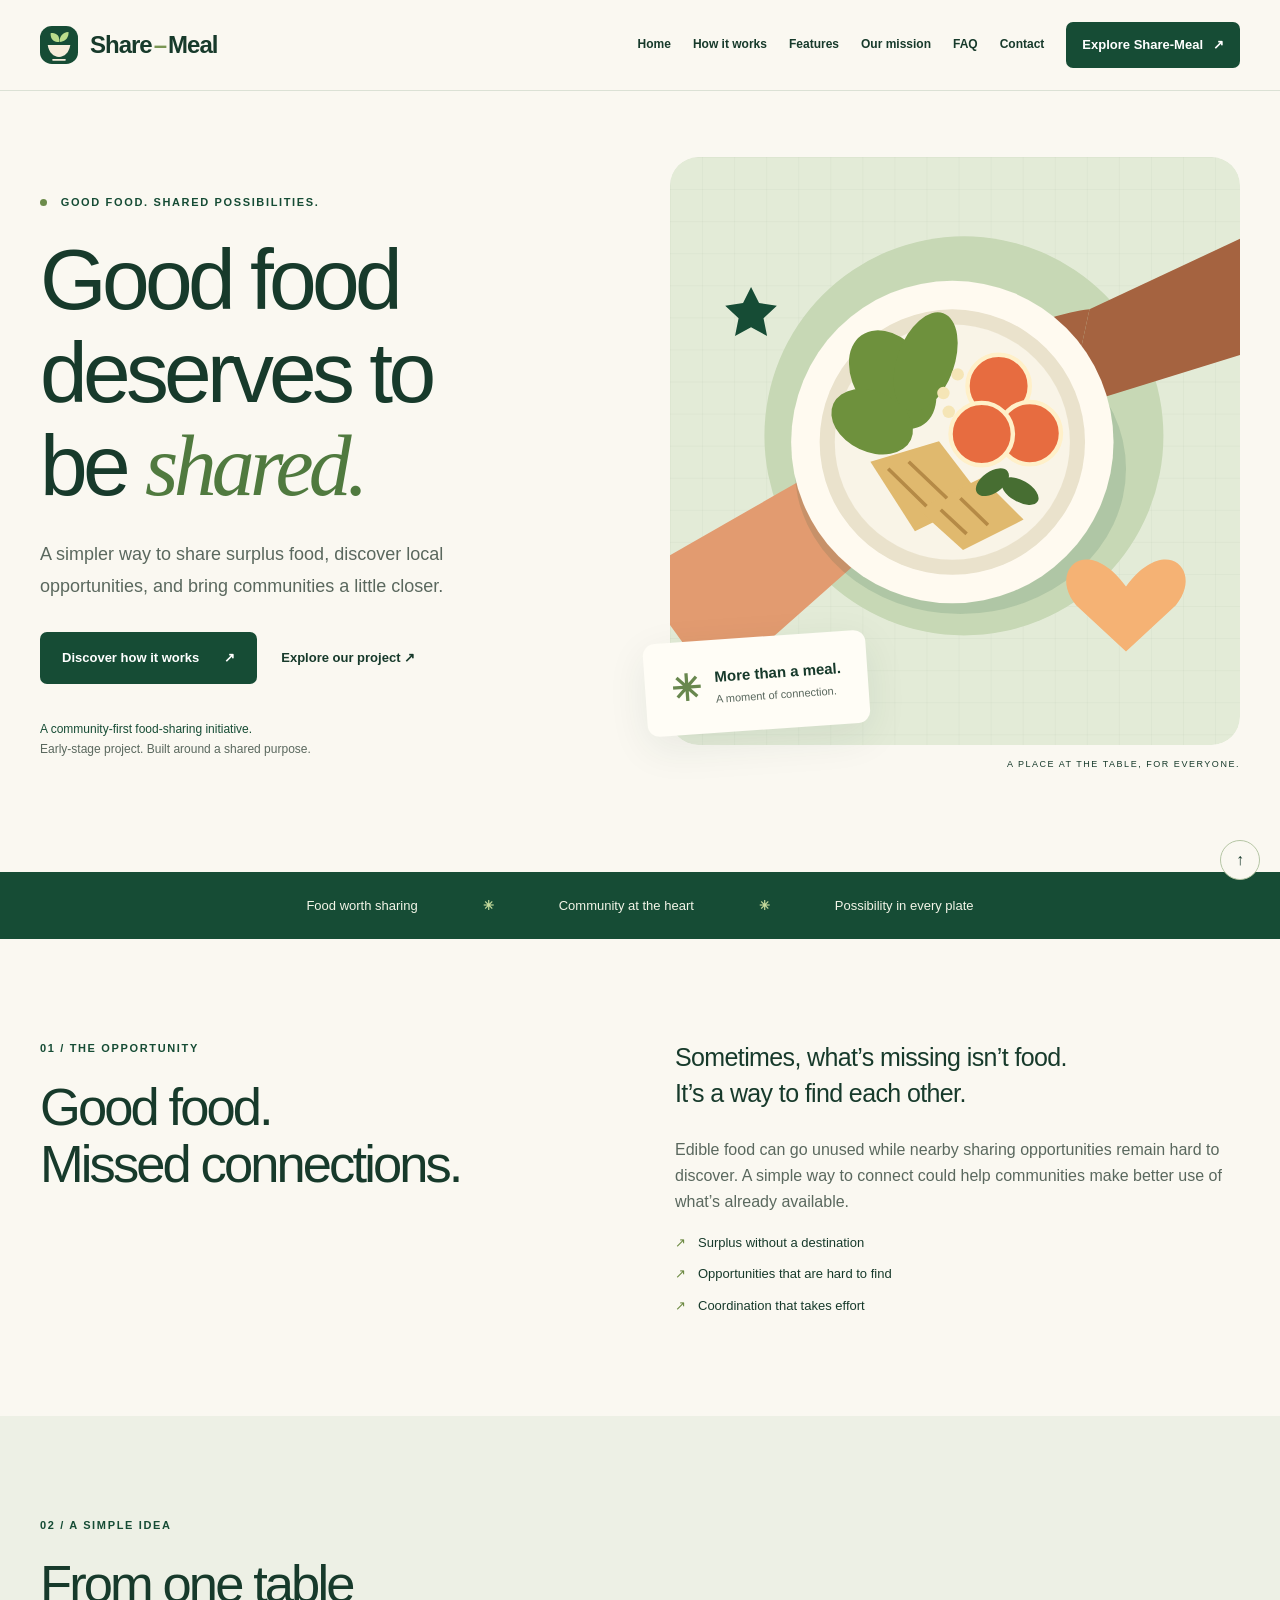
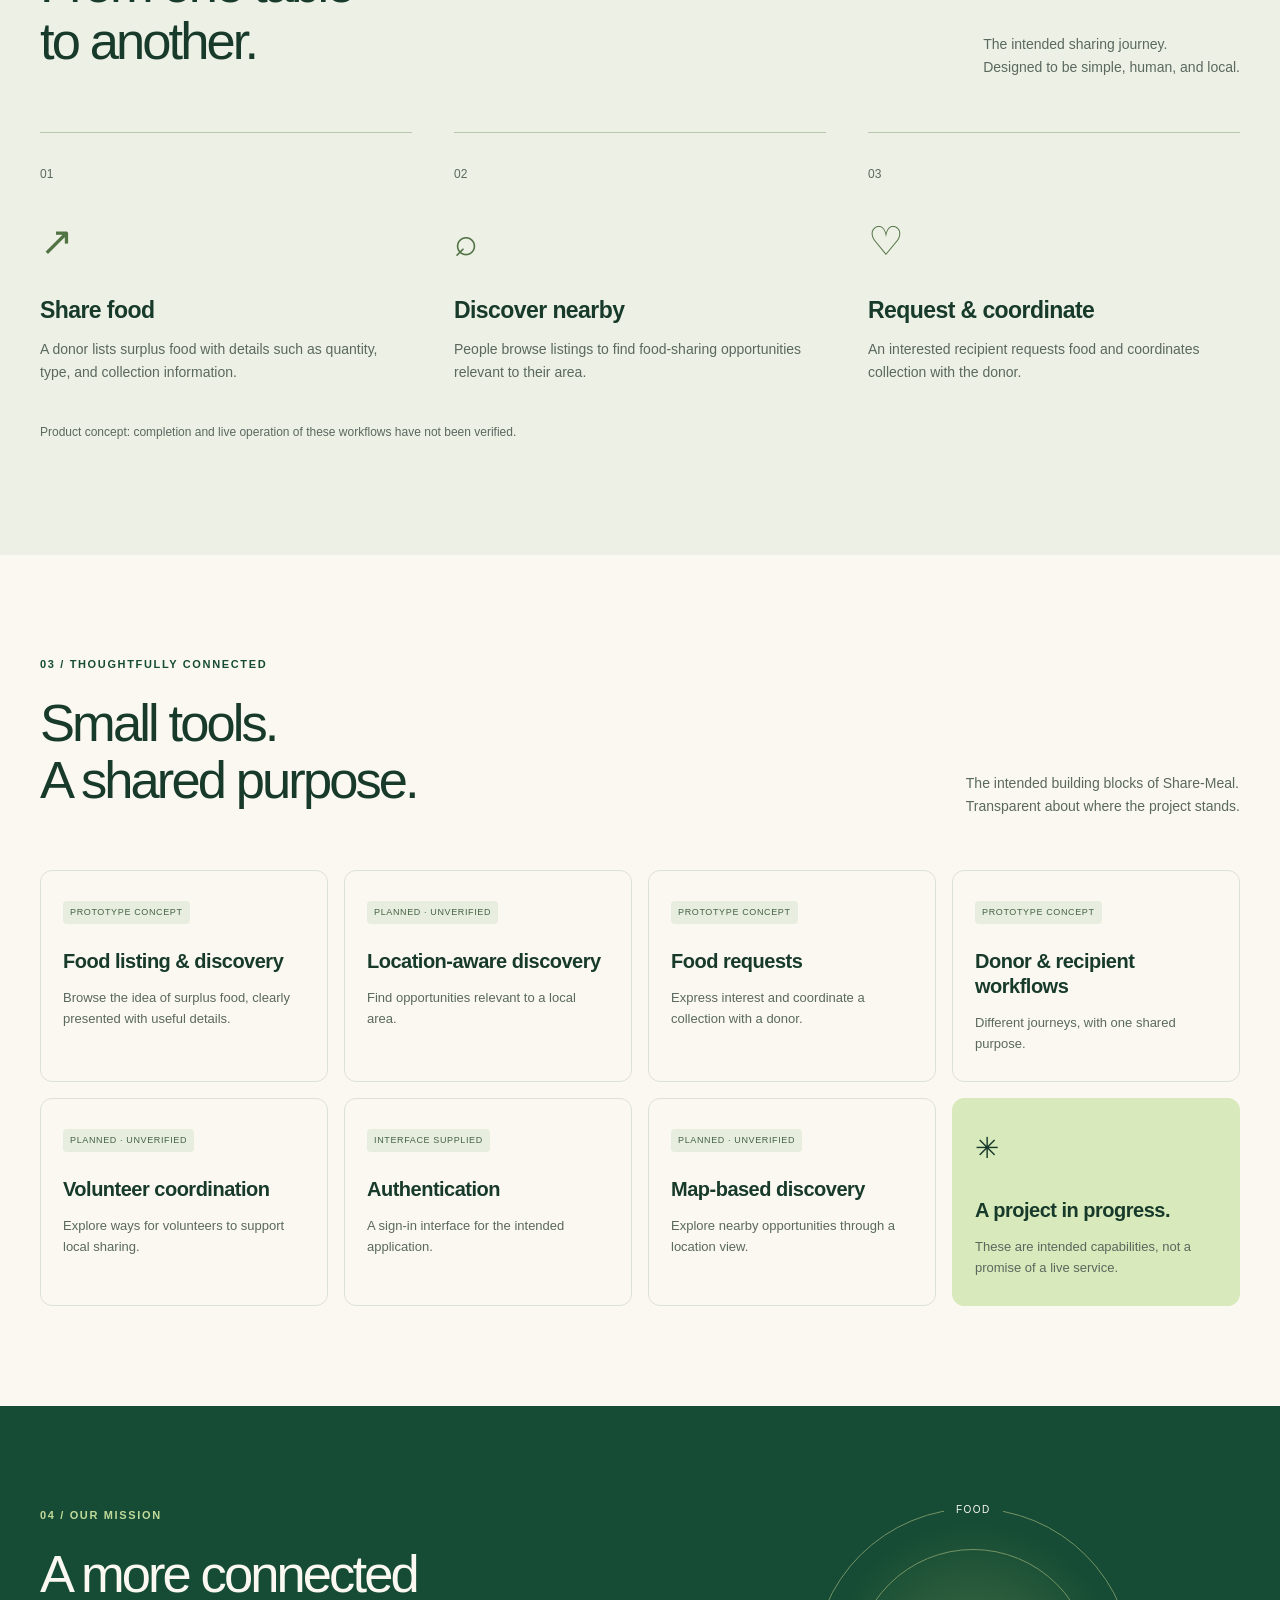
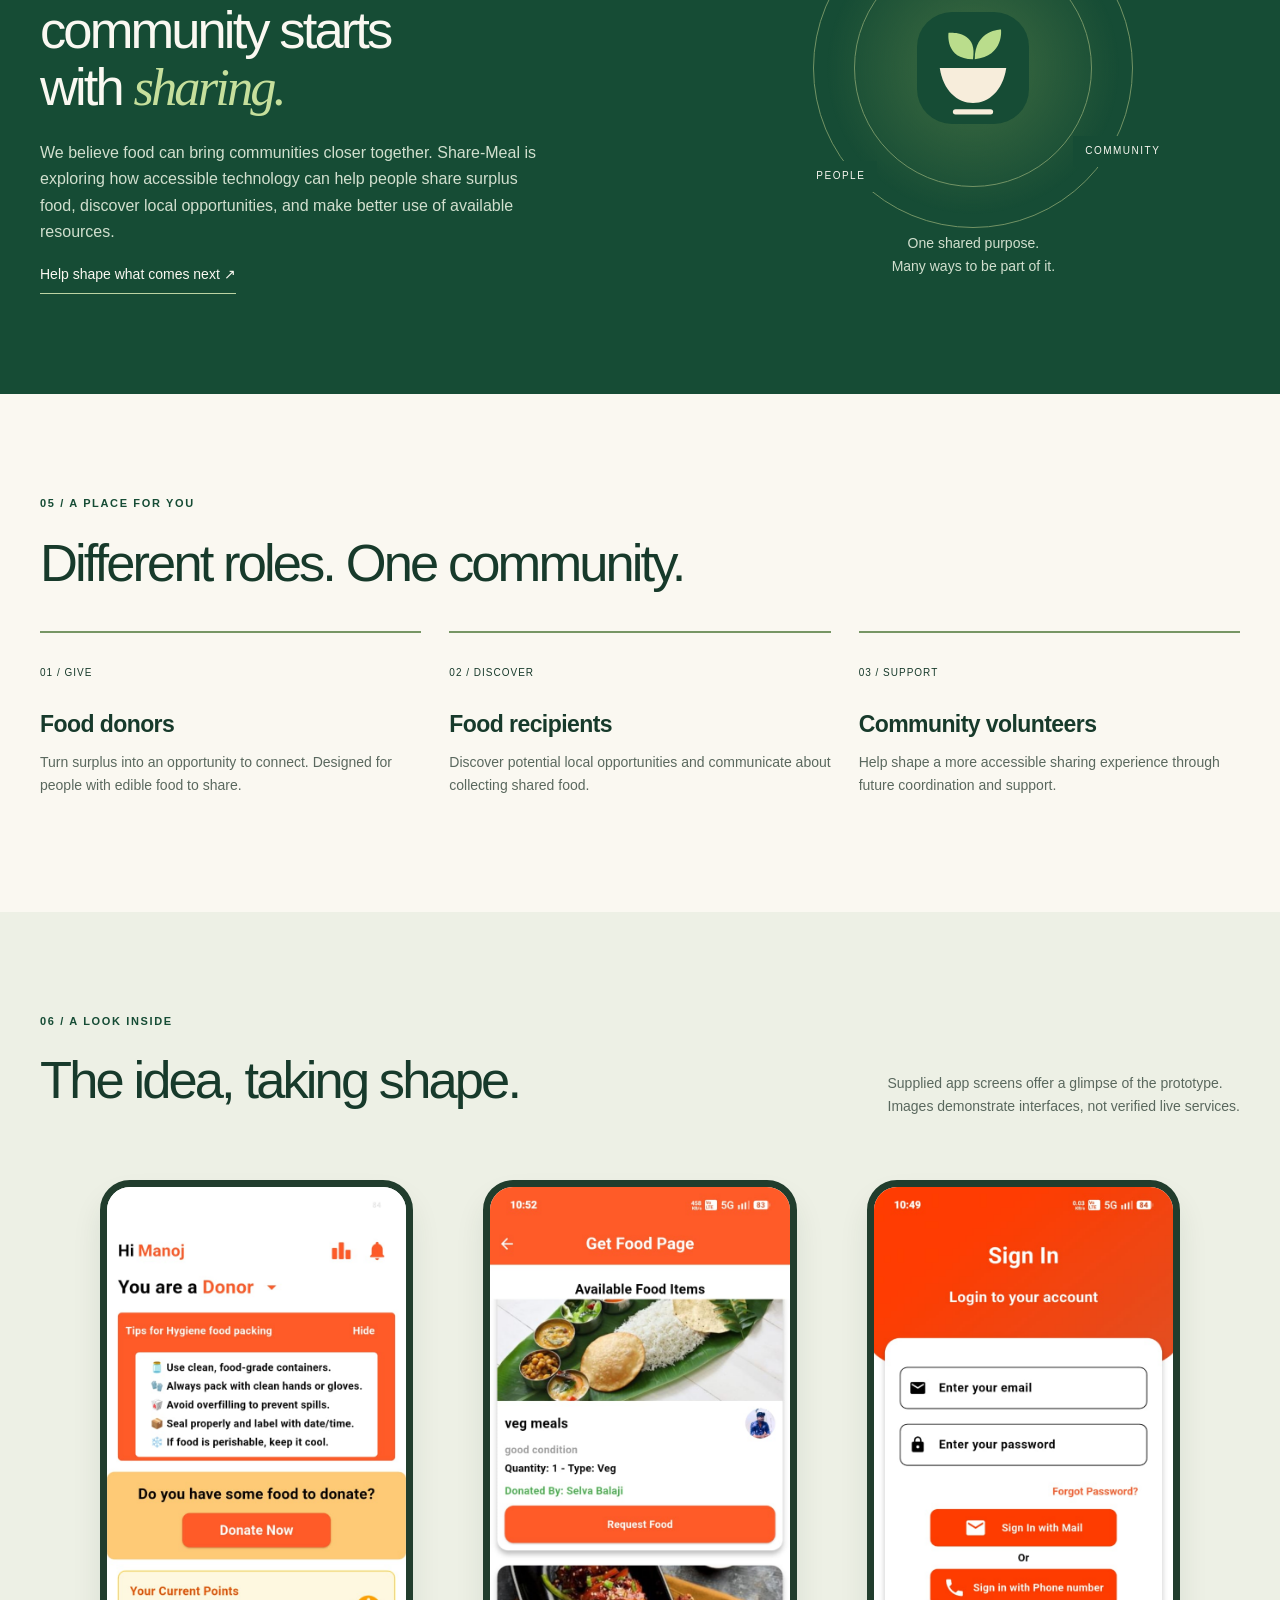
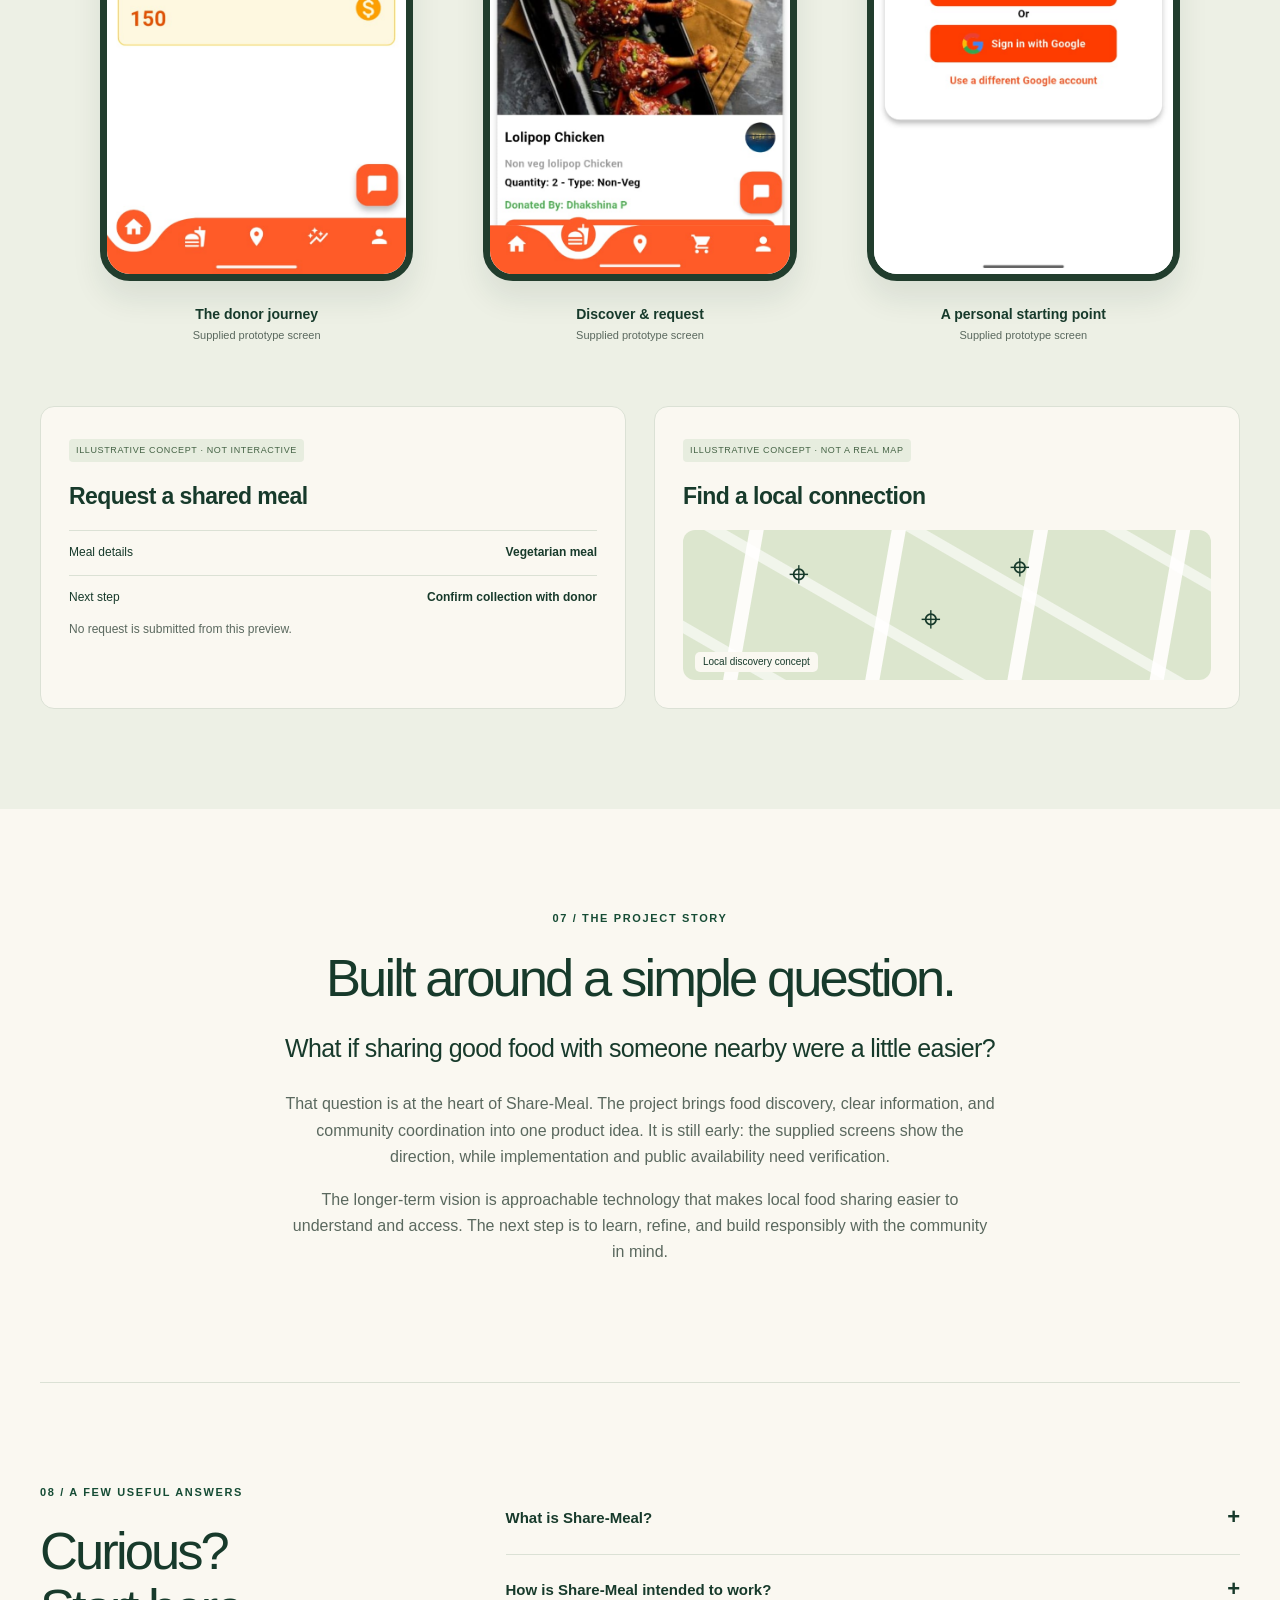
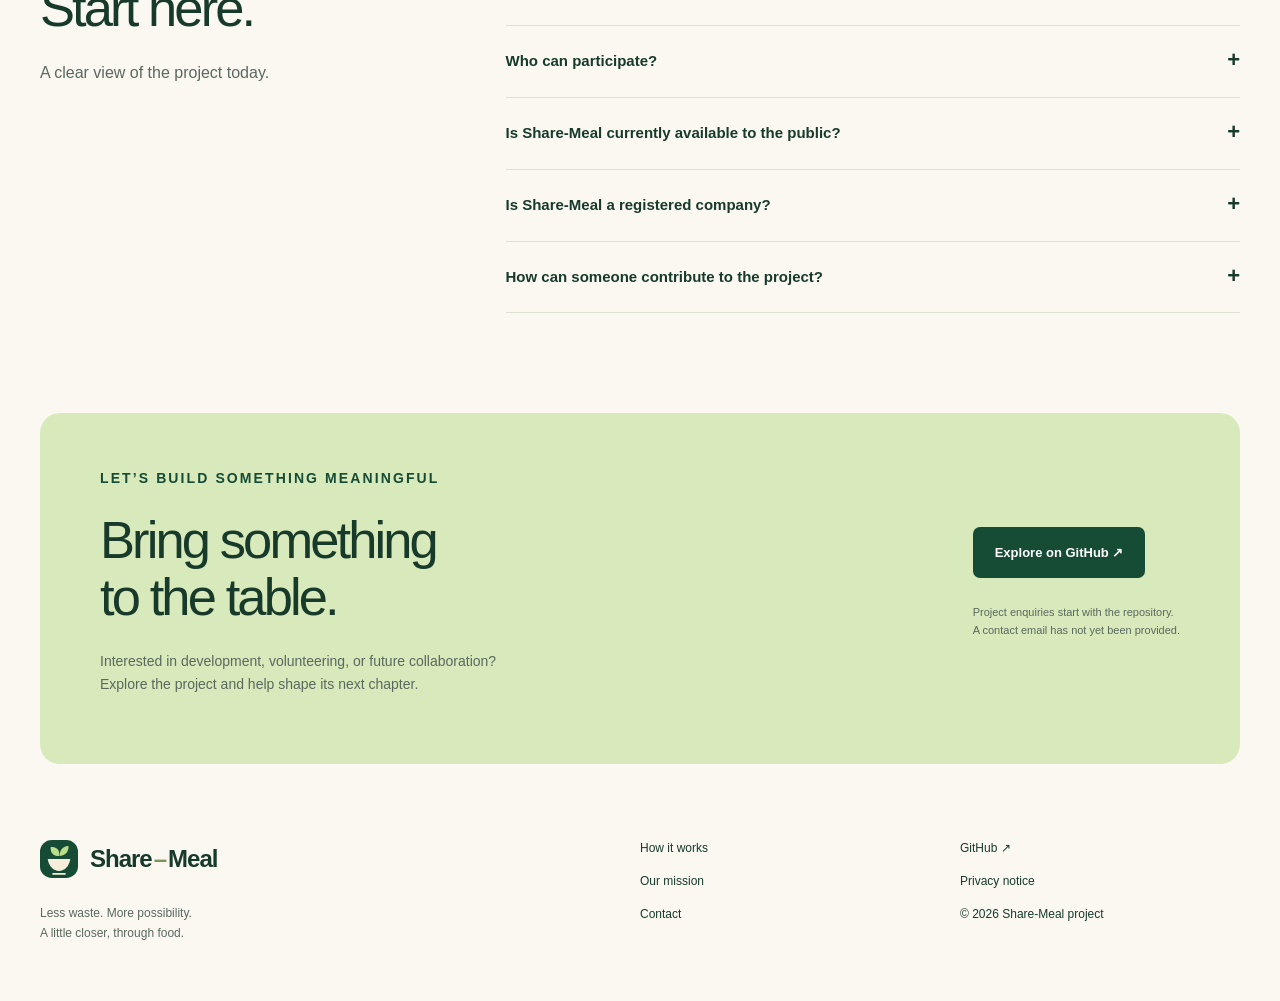
==== index.html @ 5cb99ceb "Add Share-Meal landing website" ====
<!doctype html><html lang="en"><head><meta charset="utf-8"><meta name="viewport" content="width=device-width,initial-scale=1"><title>Share-Meal — Good food deserves to be shared</title><meta name="description" content="Meet Share-Meal, an early-stage community food-sharing project exploring a simpler way to share surplus food and discover local opportunities."><meta name="theme-color" content="#164c35"><meta property="og:type" content="website"><meta property="og:title" content="Share-Meal — Good food deserves to be shared"><meta property="og:description" content="A community-first food-sharing initiative. Explore the idea, the prototype, and how to contribute."><meta property="og:image" content="assets/images/social.png"><meta name="twitter:card" content="summary_large_image"><link rel="icon" href="favicon.svg" type="image/svg+xml"><link rel="stylesheet" href="assets/css/styles.css"><script defer src="assets/js/config.js"></script><script defer src="assets/js/main.js"></script><!-- Deployment metadata is generated by scripts/configure.py. --></head><body id="top"><a class="skip" href="#main">Skip to content</a><header><div class="wrap nav"><a class="brand" href="index.html" aria-label="Share-Meal home"><img src="assets/images/logo.svg" width="38" height="38" alt="">Share<span>–</span>Meal</a><button class="menu-toggle" aria-expanded="false" aria-controls="navigation" hidden>Menu <span aria-hidden="true">☰</span></button><nav id="navigation" aria-label="Main navigation"><a href="#top">Home</a><a href="#how-it-works">How it works</a><a href="#features">Features</a><a href="#mission">Our mission</a><a href="#faq">FAQ</a><a href="#contact">Contact</a><a class="button small" href="#preview">Explore Share-Meal <span aria-hidden="true">↗</span></a></nav></div></header><main id="main"><section class="hero wrap"><div><p class="eyebrow"><span class="dot"></span> GOOD FOOD. SHARED POSSIBILITIES.</p><h1>Good food<br>deserves to<br>be <em>shared.</em></h1><p class="lead">A simpler way to share surplus food, discover local opportunities, and bring communities a little closer.</p><div class="actions"><a class="button" href="#how-it-works">Discover how it works <span aria-hidden="true">↗</span></a><a class="text-link" data-repo href="https://github.com/Akshay-tech23/Share-Meal">Explore our project <span aria-hidden="true">↗</span></a></div><p class="hero-note">A community-first food-sharing initiative.<br><span>Early-stage project. Built around a shared purpose.</span></p></div><div class="hero-art"><img src="assets/images/sharing.svg" width="640" height="660" alt="Original illustration of hands sharing a plate of vegetables and bread"><div class="art-label"><span aria-hidden="true">✳</span><div>More than a meal.<small>A moment of connection.</small></div></div><span class="art-caption">A PLACE AT THE TABLE, FOR EVERYONE.</span></div></section><div class="ribbon"><span>Food worth sharing</span><b>✳</b><span>Community at the heart</span><b>✳</b><span>Possibility in every plate</span></div><section class="wrap section problem" id="problem"><div><p class="eyebrow">01 / THE OPPORTUNITY</p><h2>Good food.<br>Missed connections.</h2></div><div><p class="large">Sometimes, what’s missing isn’t food.<br>It’s a way to find each other.</p><p>Edible food can go unused while nearby sharing opportunities remain hard to discover. A simple way to connect could help communities make better use of what’s already available.</p><div class="problem-points"><span>Surplus without a destination</span><span>Opportunities that are hard to find</span><span>Coordination that takes effort</span></div></div></section><section class="soft section" id="how-it-works"><div class="wrap"><div class="section-heading"><div><p class="eyebrow">02 / A SIMPLE IDEA</p><h2>From one table<br>to another.</h2></div><p>The intended sharing journey.<br>Designed to be simple, human, and local.</p></div><div class="steps"><article><span class="number">01</span><div class="step-icon" aria-hidden="true">↗</div><h3>Share food</h3><p>A donor lists surplus food with details such as quantity, type, and collection information.</p></article><article><span class="number">02</span><div class="step-icon" aria-hidden="true">⌕</div><h3>Discover nearby</h3><p>People browse listings to find food-sharing opportunities relevant to their area.</p></article><article><span class="number">03</span><div class="step-icon" aria-hidden="true">♡</div><h3>Request & coordinate</h3><p>An interested recipient requests food and coordinates collection with the donor.</p></article></div><p class="note">Product concept: completion and live operation of these workflows have not been verified.</p></div></section><section class="wrap section" id="features"><div class="section-heading"><div><p class="eyebrow">03 / THOUGHTFULLY CONNECTED</p><h2>Small tools.<br>A shared purpose.</h2></div><p>The intended building blocks of Share-Meal.<br>Transparent about where the project stands.</p></div><div class="features"><article><span class="status">Prototype concept</span><h3>Food listing & discovery</h3><p>Browse the idea of surplus food, clearly presented with useful details.</p></article><article><span class="status">Planned · unverified</span><h3>Location-aware discovery</h3><p>Find opportunities relevant to a local area.</p></article><article><span class="status">Prototype concept</span><h3>Food requests</h3><p>Express interest and coordinate a collection with a donor.</p></article><article><span class="status">Prototype concept</span><h3>Donor & recipient workflows</h3><p>Different journeys, with one shared purpose.</p></article><article><span class="status">Planned · unverified</span><h3>Volunteer coordination</h3><p>Explore ways for volunteers to support local sharing.</p></article><article><span class="status">Interface supplied</span><h3>Authentication</h3><p>A sign-in interface for the intended application.</p></article><article><span class="status">Planned · unverified</span><h3>Map-based discovery</h3><p>Explore nearby opportunities through a location view.</p></article><article class="feature-note"><span aria-hidden="true">✳</span><h3>A project in progress.</h3><p>These are intended capabilities, not a promise of a live service.</p></article></div></section><section class="dark section" id="mission"><div class="wrap mission"><div><p class="eyebrow">04 / OUR MISSION</p><h2>A more connected<br>community starts<br>with <em>sharing.</em></h2><p>We believe food can bring communities closer together. Share-Meal is exploring how accessible technology can help people share surplus food, discover local opportunities, and make better use of available resources.</p><a class="light-link" href="#contact">Help shape what comes next ↗</a></div><div class="mission-art" aria-hidden="true"><div class="orbit"><span>FOOD</span><span>PEOPLE</span><span>COMMUNITY</span><img src="assets/images/logo.svg" width="112" height="112" alt=""></div><p>One shared purpose.<br>Many ways to be part of it.</p></div></div></section><section class="wrap section" id="community"><p class="eyebrow">05 / A PLACE FOR YOU</p><h2>Different roles. One community.</h2><div class="audience"><article><span>01 / GIVE</span><h3>Food donors</h3><p>Turn surplus into an opportunity to connect. Designed for people with edible food to share.</p></article><article><span>02 / DISCOVER</span><h3>Food recipients</h3><p>Discover potential local opportunities and communicate about collecting shared food.</p></article><article><span>03 / SUPPORT</span><h3>Community volunteers</h3><p>Help shape a more accessible sharing experience through future coordination and support.</p></article></div></section><section class="soft section" id="preview"><div class="wrap"><div class="section-heading"><div><p class="eyebrow">06 / A LOOK INSIDE</p><h2>The idea, taking shape.</h2></div><p>Supplied app screens offer a glimpse of the prototype.<br>Images demonstrate interfaces, not verified live services.</p></div><div class="screen-gallery"><figure><div class="phone"><img src="assets/images/home.jpeg" width="716" height="1600" loading="lazy" alt="Supplied Share-Meal donor home interface"></div><figcaption><strong>The donor journey</strong><span>Supplied prototype screen</span></figcaption></figure><figure><div class="phone"><img src="assets/images/food-listings.jpeg" width="716" height="1600" loading="lazy" alt="Supplied Share-Meal food listings and request button interface"></div><figcaption><strong>Discover & request</strong><span>Supplied prototype screen</span></figcaption></figure><figure><div class="phone"><img src="assets/images/login.jpeg" width="716" height="1600" loading="lazy" alt="Supplied Share-Meal sign-in interface"></div><figcaption><strong>A personal starting point</strong><span>Supplied prototype screen</span></figcaption></figure></div><div class="concept-grid"><article><span class="status">Illustrative concept · not interactive</span><h3>Request a shared meal</h3><div class="request-row"><span>Meal details</span><strong>Vegetarian meal</strong></div><div class="request-row"><span>Next step</span><strong>Confirm collection with donor</strong></div><p>No request is submitted from this preview.</p></article><article><span class="status">Illustrative concept · not a real map</span><h3>Find a local connection</h3><div class="map" role="img" aria-label="Illustrative map with three example food locations, not real listings"><i>⌖</i><i>⌖</i><i>⌖</i><span>Local discovery concept</span></div></article></div></div></section><section class="wrap section story" id="about"><p class="eyebrow">07 / THE PROJECT STORY</p><h2>Built around a simple question.</h2><p class="large">What if sharing good food with someone nearby were a little easier?</p><p>That question is at the heart of Share-Meal. The project brings food discovery, clear information, and community coordination into one product idea. It is still early: the supplied screens show the direction, while implementation and public availability need verification.</p><p>The longer-term vision is approachable technology that makes local food sharing easier to understand and access. The next step is to learn, refine, and build responsibly with the community in mind.</p></section><section class="wrap section faq" id="faq"><div><p class="eyebrow">08 / A FEW USEFUL ANSWERS</p><h2>Curious?<br>Start here.</h2><p>A clear view of the project today.</p></div><div><details><summary>What is Share-Meal?<span aria-hidden="true">+</span></summary><p>Share-Meal is an early-stage project exploring how technology can help communities share surplus food and discover local opportunities.</p></details><details><summary>How is Share-Meal intended to work?<span aria-hidden="true">+</span></summary><p>The intended journey is to list surplus food, discover relevant listings, and request food before coordinating collection. These workflows have not been independently verified.</p></details><details><summary>Who can participate?<span aria-hidden="true">+</span></summary><p>The project is designed with food donors, recipients, and community volunteers in mind. Participation rules and service areas will need to be confirmed before a public launch.</p></details><details><summary>Is Share-Meal currently available to the public?<span aria-hidden="true">+</span></summary><p>A public launch has not been verified. This website introduces the project; it does not accept food listings, requests, or account registrations.</p></details><details><summary>Is Share-Meal a registered company?<span aria-hidden="true">+</span></summary><p>Company or charitable registration has not been verified. Share-Meal is presented here as a project, without a claim of incorporation or nonprofit status.</p></details><details><summary>How can someone contribute to the project?<span aria-hidden="true">+</span></summary><p>Explore the linked GitHub repository to understand the project and any published contribution guidance. Development, design, accessibility, and documentation are useful starting points.</p></details></div></section><section class="wrap contact" id="contact"><div><p class="eyebrow">LET’S BUILD SOMETHING MEANINGFUL</p><h2>Bring something<br>to the table.</h2><p>Interested in development, volunteering, or future collaboration?<br>Explore the project and help shape its next chapter.</p></div><div><a class="button" data-repo href="https://github.com/Akshay-tech23/Share-Meal">Explore on GitHub ↗</a><a class="text-link" data-email hidden>Contact the project ↗</a><p class="note">Project enquiries start with the repository.<br>A contact email has not yet been provided.</p></div></section></main><footer class="wrap"><div><a class="brand" href="index.html" aria-label="Share-Meal home"><img src="assets/images/logo.svg" width="38" height="38" alt="">Share<span>–</span>Meal</a><p>Less waste. More possibility.<br>A little closer, through food.</p></div><div><a href="index.html#how-it-works">How it works</a><a href="index.html#mission">Our mission</a><a href="index.html#contact">Contact</a></div><div><a data-repo href="https://github.com/Akshay-tech23/Share-Meal">GitHub ↗</a><a href="privacy.html">Privacy notice</a><span>© <span data-year>2026</span> Share-Meal project</span></div></footer><a class="back-top" href="#top" aria-label="Back to top">↑</a></body></html>
---- assets/css/styles.css ----
*{box-sizing:border-box} :root{--green:#164c35;--ink:#173a2b;--cream:#faf8f1;--muted:#5a685e;--line:#dbe1d5;--lime:#d8e9bb}html{scroll-behavior:smooth;scroll-padding-top:100px}body{margin:0;background:var(--cream);color:var(--ink);font-family:Arial,Helvetica,sans-serif;font-size:16px;line-height:1.65}a{color:inherit;text-decoration:none}button{font:inherit}img{max-width:100%;height:auto}a,button,summary{-webkit-tap-highlight-color:transparent}a:focus-visible,button:focus-visible,summary:focus-visible{outline:3px solid #bd591f;outline-offset:6px}h1,h2,h3,p{margin-top:0}h1,h2{letter-spacing:-.055em;line-height:1.08;font-weight:500}h1{font-size:clamp(60px,6.7vw,98px);margin:22px 0 26px}h2{font-size:clamp(36px,4.1vw,58px);margin-bottom:24px}h3{font-size:23px;letter-spacing:-.025em;line-height:1.25;margin-bottom:13px}p{color:var(--muted)}em{font-family:Georgia,serif;font-weight:400;color:#507a3f} .wrap{width:min(1200px,calc(100% - 72px));margin:auto}.section{padding-top:100px;padding-bottom:100px}.eyebrow{font-size:11px;font-weight:700;letter-spacing:.15em;color:var(--green);margin-bottom:22px}.dot{display:inline-block;width:7px;height:7px;border-radius:50%;background:#6b8b4a;margin-right:9px}header{background:rgba(250,248,241,.97);position:sticky;top:0;z-index:20;border-bottom:1px solid var(--line)}.nav{display:flex;align-items:center;justify-content:space-between;min-height:90px;gap:24px}.brand{display:inline-flex;align-items:center;gap:8px;font-size:24px;font-weight:700;letter-spacing:-1px;white-space:nowrap}.brand span{margin:0 -6px;color:#7a9654}.brand img{margin-right:4px}nav{display:flex;align-items:center;gap:22px;font-size:12px;font-weight:600}nav a:hover,.text-link:hover,footer a:hover{text-decoration:underline;text-underline-offset:5px}.button{display:inline-flex;align-items:center;justify-content:center;gap:25px;border-radius:7px;padding:15px 22px;background:var(--green);color:white;font-size:13px;font-weight:600;transition:background .2s,transform .2s}.button:hover{background:#286345;transform:translateY(-2px)}.small{padding:12px 16px;gap:10px}.hero{display:grid;grid-template-columns:1fr 1fr;gap:60px;padding-top:66px;padding-bottom:76px;align-items:center}.lead{font-size:18px;max-width:430px;line-height:1.75}.actions{display:flex;align-items:center;gap:24px;flex-wrap:wrap;margin:30px 0}.text-link{font-size:13px;font-weight:600}.hero-note{font-size:12px;margin:36px 0 0;color:var(--green)}.hero-note span{color:var(--muted)}.hero-art{position:relative;padding-bottom:24px}.hero-art>img{display:block;border-radius:28px}.art-label{position:absolute;bottom:65px;left:-25px;display:flex;gap:14px;align-items:center;padding:17px 26px;background:#fffdf6;border-radius:12px;box-shadow:0 12px 40px #173a2b15;transform:rotate(-4deg);font-weight:600;font-size:15px}.art-label>span{font-size:36px;color:#68874e}.art-label small{display:block;color:var(--muted);font-weight:400;font-size:11px}.art-caption{display:block;text-align:right;font-size:9px;letter-spacing:.17em;margin-top:12px}.ribbon{padding:23px 30px;background:var(--green);color:#f3f5e8;display:flex;justify-content:center;gap:65px;font-size:13px}.ribbon b{color:#c4da9c}.problem{display:grid;grid-template-columns:1fr 1fr;gap:70px}.large{font-size:25px;line-height:1.45;color:var(--ink);letter-spacing:-.025em}.problem-points{display:grid;gap:10px;font-size:13px}.problem-points span:before{content:'↗';margin-right:12px;color:#6a883f}.soft{background:#edf0e5}.section-heading{display:flex;justify-content:space-between;align-items:end;gap:40px;margin-bottom:38px}.section-heading>p{max-width:380px;font-size:14px}.steps{display:grid;grid-template-columns:repeat(3,1fr);gap:42px}.steps article{position:relative;border-top:1px solid #b8c6ae;padding:27px 15px 0 0}.number{font-size:12px;color:var(--muted)}.step-icon{font-size:40px;margin:22px 0;color:#527344}.steps p{font-size:14px}.note{font-size:12px;margin-top:25px}.features{display:grid;grid-template-columns:repeat(4,1fr);gap:16px}.features article{border:1px solid var(--line);border-radius:12px;padding:26px 22px}.features h3{font-size:20px;margin-top:25px}.features p{font-size:13px;margin-bottom:0}.status{font-size:9px;text-transform:uppercase;letter-spacing:.07em;color:#456345;display:inline-block;border-radius:4px;background:#e7eddf;padding:4px 7px}.features .feature-note{background:var(--lime);border-color:var(--lime)}.feature-note>span{font-size:29px}.dark{background:var(--green);color:var(--cream)}.dark p{color:#d1dfce}.dark .eyebrow{color:#c0d999}.dark em{color:#c6df9c}.mission{display:grid;grid-template-columns:1.1fr 1fr;gap:80px}.mission p{max-width:510px}.light-link{display:inline-block;border-bottom:1px solid #bcd4a3;padding-bottom:7px;font-size:14px}.mission-art{display:grid;place-items:center}.mission-art p{text-align:center;font-size:14px}.orbit{width:320px;height:320px;border:1px solid #739365;border-radius:50%;position:relative;display:grid;place-items:center;background:radial-gradient(circle,#406d42 0,transparent 65%)}.orbit:before{content:'';position:absolute;inset:40px;border:1px solid #739365;border-radius:50%}.orbit span{position:absolute;font-size:10px;letter-spacing:.15em;background:var(--green);padding:7px 12px}.orbit span:nth-child(1){top:-14px}.orbit span:nth-child(2){bottom:35px;left:-10px}.orbit span:nth-child(3){right:-40px;bottom:60px}.audience{display:grid;grid-template-columns:repeat(3,1fr);gap:28px;margin-top:40px}.audience article{border-top:2px solid #779665;padding:25px 0 0}.audience span{font-size:10px;letter-spacing:.1em}.audience h3{margin-top:25px}.audience p{font-size:14px}.screen-gallery{display:grid;grid-template-columns:repeat(3,1fr);gap:70px;padding:10px 60px 0}.screen-gallery figure{margin:0}.phone{border:7px solid #213d2d;border-radius:30px;overflow:hidden;background:white;box-shadow:0 18px 30px #173a2b17;aspect-ratio:716/1600}.phone img{display:block;width:100%;height:100%;object-fit:cover}figcaption{text-align:center;padding:22px 0;font-size:14px}figcaption span{display:block;font-size:11px;color:var(--muted)}.concept-grid{display:grid;grid-template-columns:1fr 1fr;gap:28px;margin-top:40px}.concept-grid article{background:var(--cream);border:1px solid var(--line);border-radius:14px;padding:28px}.concept-grid h3{margin:20px 0}.request-row{display:flex;justify-content:space-between;gap:15px;border-top:1px solid var(--line);padding:12px 0;font-size:12px}.concept-grid p{font-size:12px;margin-bottom:0}.map{height:150px;border-radius:12px;background:repeating-linear-gradient(30deg,transparent 0 40px,#fff9 41px 51px,transparent 52px 100px),repeating-linear-gradient(100deg,#dce6ce 0 65px,#fff9 66px 79px,#dce6ce 80px 140px);position:relative;overflow:hidden}.map i{position:absolute;font-size:35px;font-style:normal;left:20%;top:10%}.map i:nth-child(2){left:62%;top:5%}.map i:nth-child(3){left:45%;top:40%}.map span{position:absolute;bottom:8px;left:12px;font-size:10px;background:var(--cream);padding:2px 8px;border-radius:5px}.story{max-width:820px;text-align:center}.story>p:not(.eyebrow){max-width:710px;margin-left:auto;margin-right:auto}.faq{display:grid;grid-template-columns:.7fr 1.3fr;gap:70px;border-top:1px solid var(--line)}details{border-bottom:1px solid var(--line)}summary{cursor:pointer;list-style:none;padding:23px 0;display:flex;justify-content:space-between;gap:20px;font-size:15px;font-weight:600}summary::-webkit-details-marker{display:none}summary span{font-size:22px;line-height:1}details[open] summary span{transform:rotate(45deg)}details p{font-size:14px;padding-right:25px}.contact{background:var(--lime);border-radius:20px;padding:54px 60px;display:flex;align-items:center;justify-content:space-between;gap:35px;margin-bottom:75px}.contact p{font-size:14px}.contact .note{font-size:11px}.contact .text-link{display:block;margin-top:15px}footer{display:grid;grid-template-columns:2fr 1fr 1fr;gap:40px;padding-bottom:45px}footer p{font-size:12px;margin-top:18px}footer>div:not(:first-child){display:flex;flex-direction:column;gap:13px;font-size:12px}.back-top{position:fixed;bottom:20px;right:20px;border:1px solid #b5c5a4;background:var(--cream);width:40px;height:40px;border-radius:50%;text-align:center;line-height:38px}.skip{position:fixed;top:-100px;left:20px;padding:10px;background:white;z-index:100}.skip:focus{top:10px}.menu-toggle{background:none;border:1px solid var(--line);border-radius:5px;padding:8px 12px;color:var(--ink)}[hidden]{display:none!important}.page{min-height:65vh;max-width:800px}.page h1{font-size:60px}.page h2{font-size:28px;margin-top:36px}.reveal{animation:enter .6s ease both}@keyframes enter{from{opacity:.35;transform:translateY(15px)}to{opacity:1;transform:none}}@media(max-width:1100px){nav{gap:13px;font-size:11px}.features{grid-template-columns:repeat(2,1fr)}.screen-gallery{gap:35px;padding:0 25px}.hero{gap:35px}.ribbon{gap:30px}}@media(max-width:900px){.nav{flex-wrap:wrap;padding:16px 0;min-height:76px}.menu-toggle:not([hidden]){display:block}nav{width:100%;flex-wrap:wrap;padding:12px 0;font-size:14px;gap:20px}nav[data-collapsed=true]{display:none}.hero{gap:30px}.hero h1{font-size:61px}.actions{gap:15px}.mission{gap:30px}.orbit{width:240px;height:240px}.orbit span:nth-child(3){right:-20px}.contact{padding:40px}.problem{gap:30px}.screen-gallery{gap:25px;padding:0}.faq{gap:35px}.ribbon{font-size:11px;gap:20px}}@media(max-width:600px){.wrap{width:calc(100% - 40px)}.section{padding-top:65px;padding-bottom:65px}.hero{grid-template-columns:1fr;padding-top:40px;padding-bottom:45px}.hero h1{font-size:65px}.lead{font-size:16px}.hero-art{margin-top:12px}.art-label{left:-8px;bottom:58px}.hero-note{margin-top:25px}.ribbon{padding:18px 20px;gap:12px;font-size:10px;flex-wrap:wrap}.ribbon b{display:none}.problem,.mission,.faq{grid-template-columns:1fr}.section-heading{display:block;margin-bottom:25px}.steps,.audience{grid-template-columns:1fr;gap:30px}.steps article{padding-top:20px}.step-icon{margin:12px 0}.features{gap:12px}.features article{padding:20px 15px}.features h3{font-size:18px}.status{font-size:8px}.mission-art{padding-top:25px}.screen-gallery{gap:12px;grid-template-columns:1fr 1fr}.screen-gallery figure:last-child{grid-column:1/-1;width:48%;margin:auto}.phone{border-width:4px;border-radius:20px}figcaption{font-size:12px}.concept-grid{grid-template-columns:1fr}.contact{display:block;padding:32px 25px;margin-bottom:50px}.contact .button{margin-top:12px}footer{grid-template-columns:1fr 1fr;gap:25px}footer>div:first-child{grid-column:1/-1}.page h1{font-size:45px}}@media(prefers-reduced-motion:reduce){html{scroll-behavior:auto}*,*:before,*:after{animation:none!important;transition:none!important}}
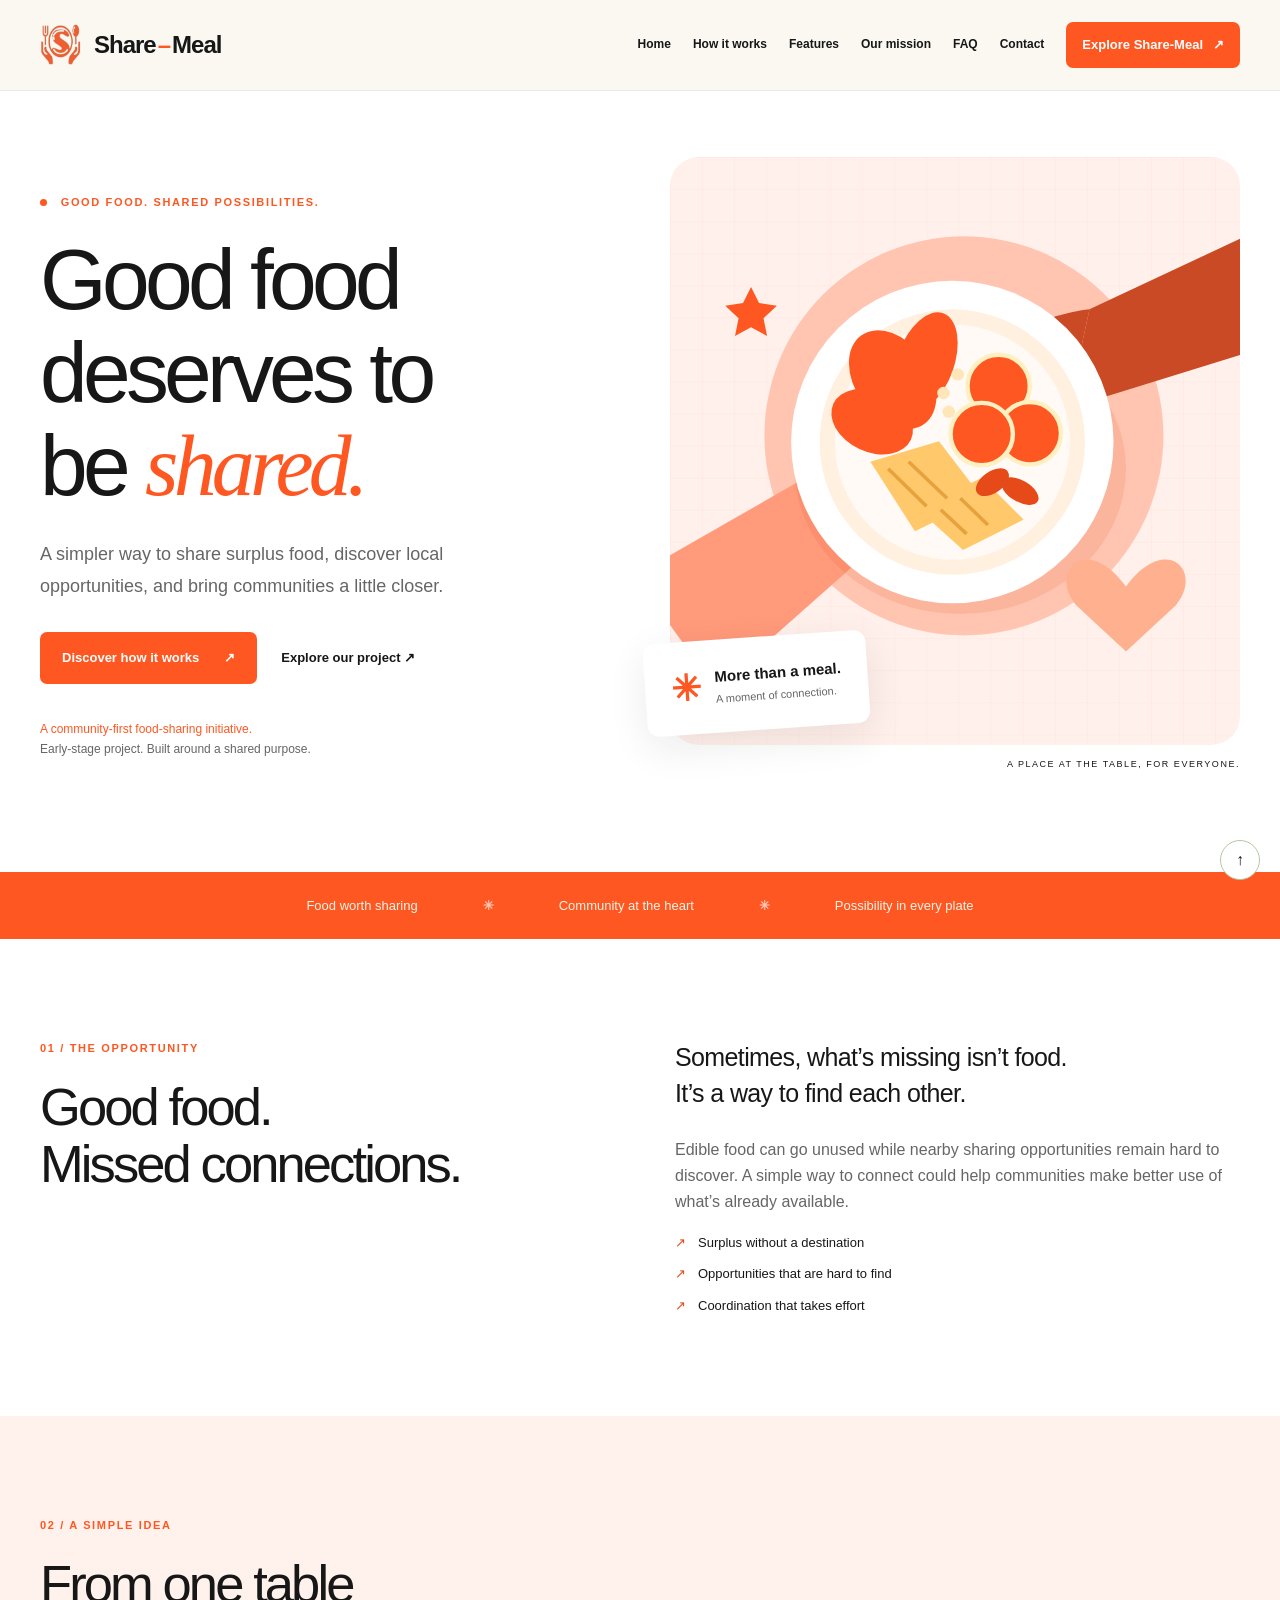
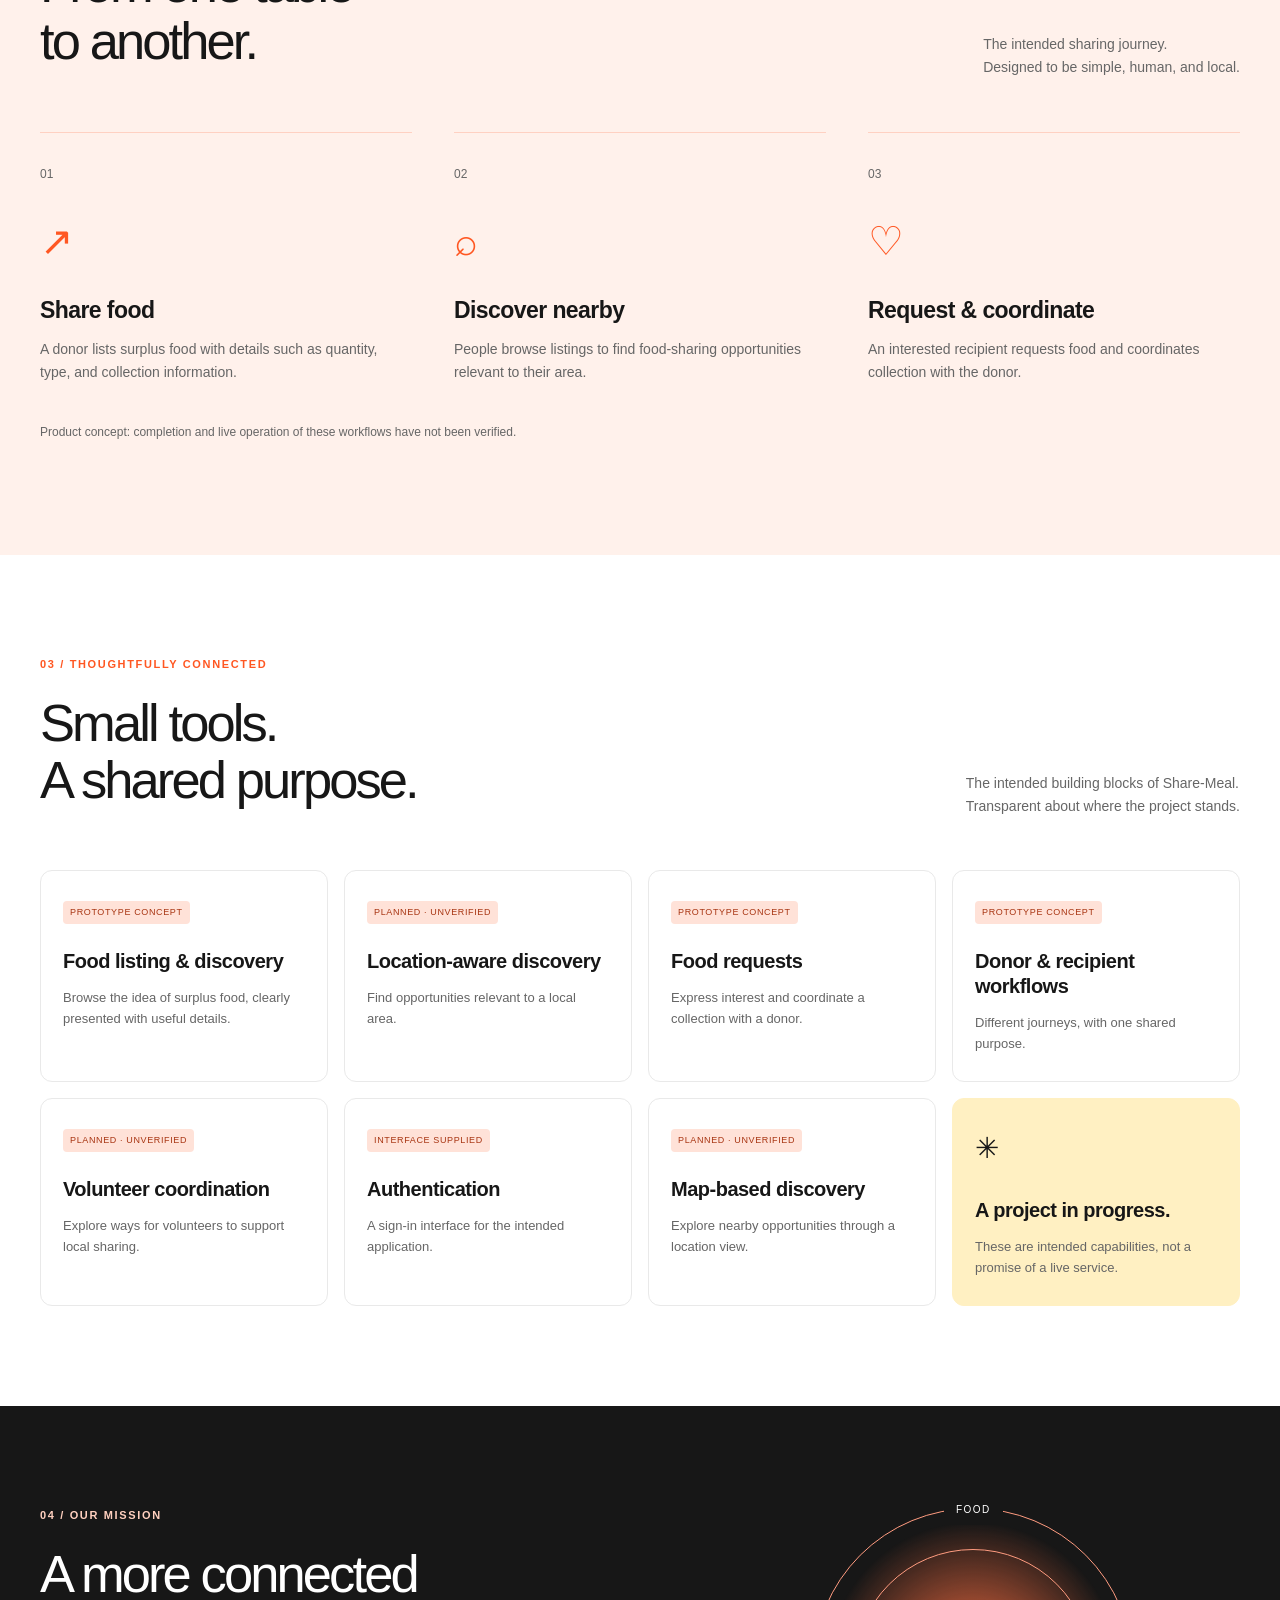
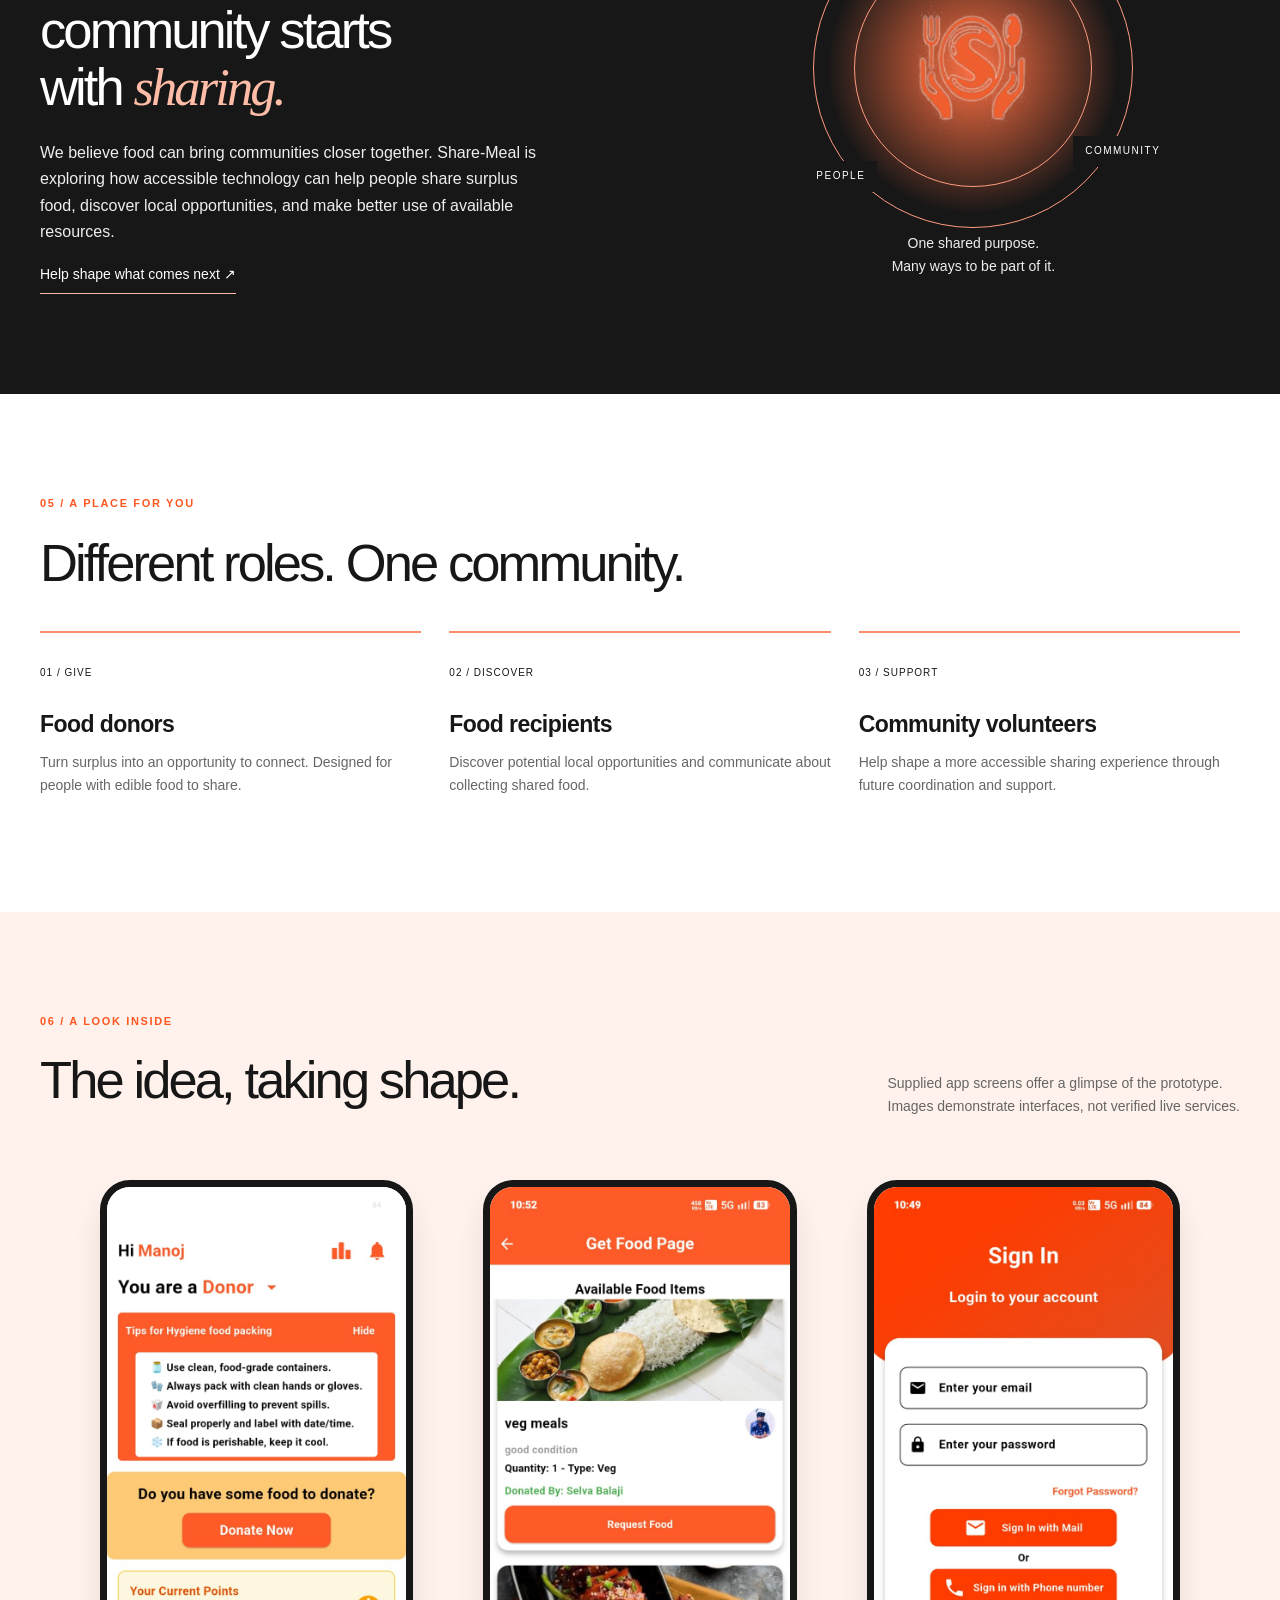
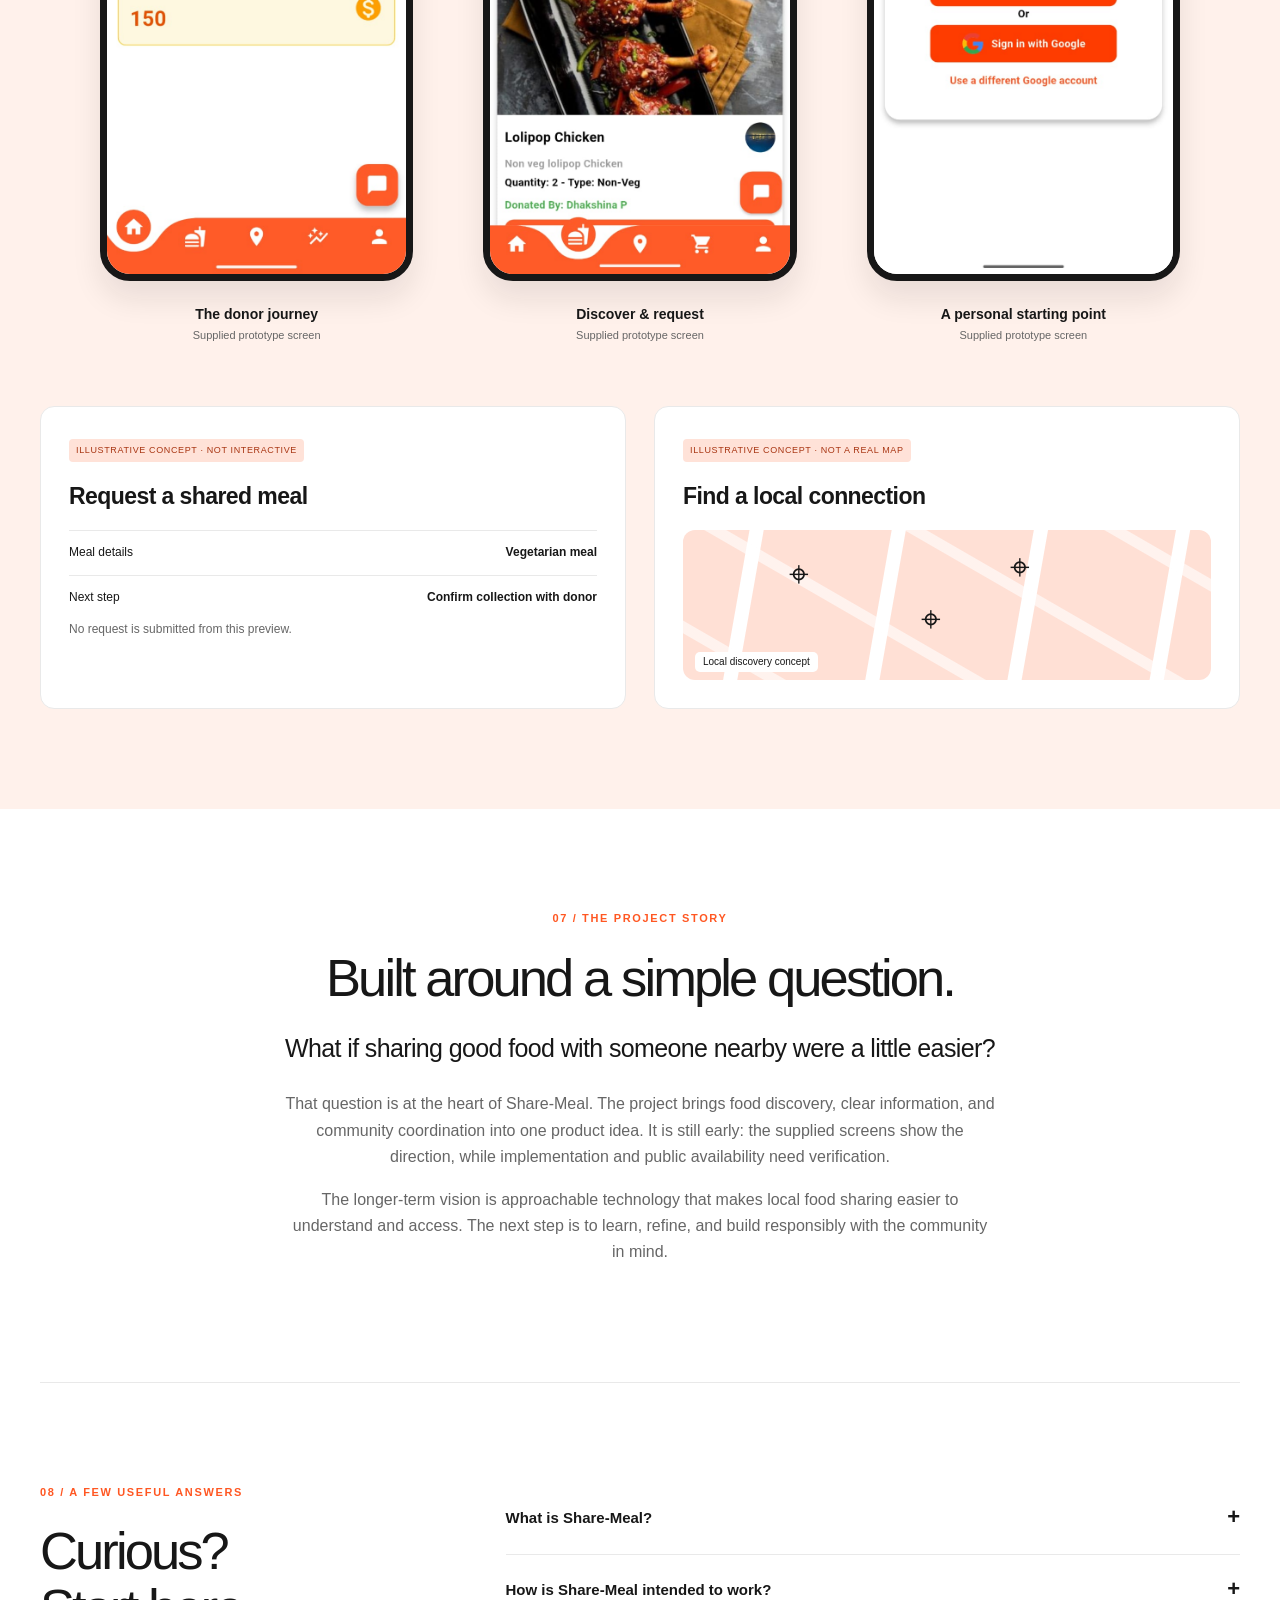
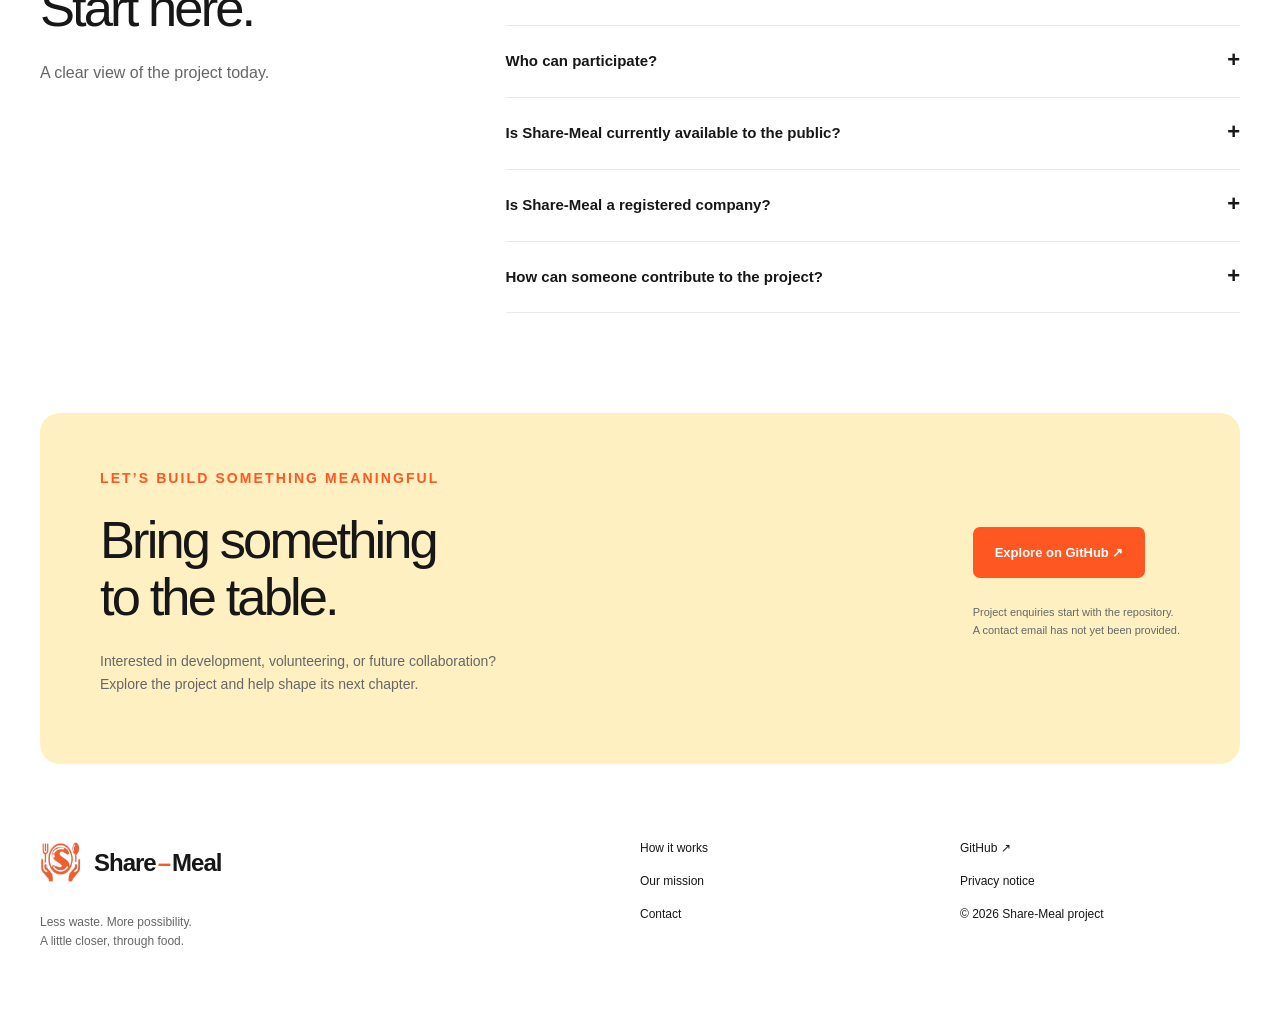
==== commit cd0a942b: "Update Share-Meal website branding" ====
--- a/index.html
+++ b/index.html
@@ -1 +1 @@
-<!doctype html><html lang="en"><head><meta charset="utf-8"><meta name="viewport" content="width=device-width,initial-scale=1"><title>Share-Meal — Good food deserves to be shared</title><meta name="description" content="Meet Share-Meal, an early-stage community food-sharing project exploring a simpler way to share surplus food and discover local opportunities."><meta name="theme-color" content="#164c35"><meta property="og:type" content="website"><meta property="og:title" content="Share-Meal — Good food deserves to be shared"><meta property="og:description" content="A community-first food-sharing initiative. Explore the idea, the prototype, and how to contribute."><meta property="og:image" content="assets/images/social.png"><meta name="twitter:card" content="summary_large_image"><link rel="icon" href="favicon.svg" type="image/svg+xml"><link rel="stylesheet" href="assets/css/styles.css"><script defer src="assets/js/config.js"></script><script defer src="assets/js/main.js"></script><!-- Deployment metadata is generated by scripts/configure.py. --></head><body id="top"><a class="skip" href="#main">Skip to content</a><header><div class="wrap nav"><a class="brand" href="index.html" aria-label="Share-Meal home"><img src="assets/images/logo.svg" width="38" height="38" alt="">Share<span>–</span>Meal</a><button class="menu-toggle" aria-expanded="false" aria-controls="navigation" hidden>Menu <span aria-hidden="true">☰</span></button><nav id="navigation" aria-label="Main navigation"><a href="#top">Home</a><a href="#how-it-works">How it works</a><a href="#features">Features</a><a href="#mission">Our mission</a><a href="#faq">FAQ</a><a href="#contact">Contact</a><a class="button small" href="#preview">Explore Share-Meal <span aria-hidden="true">↗</span></a></nav></div></header><main id="main"><section class="hero wrap"><div><p class="eyebrow"><span class="dot"></span> GOOD FOOD. SHARED POSSIBILITIES.</p><h1>Good food<br>deserves to<br>be <em>shared.</em></h1><p class="lead">A simpler way to share surplus food, discover local opportunities, and bring communities a little closer.</p><div class="actions"><a class="button" href="#how-it-works">Discover how it works <span aria-hidden="true">↗</span></a><a class="text-link" data-repo href="https://github.com/Akshay-tech23/Share-Meal">Explore our project <span aria-hidden="true">↗</span></a></div><p class="hero-note">A community-first food-sharing initiative.<br><span>Early-stage project. Built around a shared purpose.</span></p></div><div class="hero-art"><img src="assets/images/sharing.svg" width="640" height="660" alt="Original illustration of hands sharing a plate of vegetables and bread"><div class="art-label"><span aria-hidden="true">✳</span><div>More than a meal.<small>A moment of connection.</small></div></div><span class="art-caption">A PLACE AT THE TABLE, FOR EVERYONE.</span></div></section><div class="ribbon"><span>Food worth sharing</span><b>✳</b><span>Community at the heart</span><b>✳</b><span>Possibility in every plate</span></div><section class="wrap section problem" id="problem"><div><p class="eyebrow">01 / THE OPPORTUNITY</p><h2>Good food.<br>Missed connections.</h2></div><div><p class="large">Sometimes, what’s missing isn’t food.<br>It’s a way to find each other.</p><p>Edible food can go unused while nearby sharing opportunities remain hard to discover. A simple way to connect could help communities make better use of what’s already available.</p><div class="problem-points"><span>Surplus without a destination</span><span>Opportunities that are hard to find</span><span>Coordination that takes effort</span></div></div></section><section class="soft section" id="how-it-works"><div class="wrap"><div class="section-heading"><div><p class="eyebrow">02 / A SIMPLE IDEA</p><h2>From one table<br>to another.</h2></div><p>The intended sharing journey.<br>Designed to be simple, human, and local.</p></div><div class="steps"><article><span class="number">01</span><div class="step-icon" aria-hidden="true">↗</div><h3>Share food</h3><p>A donor lists surplus food with details such as quantity, type, and collection information.</p></article><article><span class="number">02</span><div class="step-icon" aria-hidden="true">⌕</div><h3>Discover nearby</h3><p>People browse listings to find food-sharing opportunities relevant to their area.</p></article><article><span class="number">03</span><div class="step-icon" aria-hidden="true">♡</div><h3>Request & coordinate</h3><p>An interested recipient requests food and coordinates collection with the donor.</p></article></div><p class="note">Product concept: completion and live operation of these workflows have not been verified.</p></div></section><section class="wrap section" id="features"><div class="section-heading"><div><p class="eyebrow">03 / THOUGHTFULLY CONNECTED</p><h2>Small tools.<br>A shared purpose.</h2></div><p>The intended building blocks of Share-Meal.<br>Transparent about where the project stands.</p></div><div class="features"><article><span class="status">Prototype concept</span><h3>Food listing & discovery</h3><p>Browse the idea of surplus food, clearly presented with useful details.</p></article><article><span class="status">Planned · unverified</span><h3>Location-aware discovery</h3><p>Find opportunities relevant to a local area.</p></article><article><span class="status">Prototype concept</span><h3>Food requests</h3><p>Express interest and coordinate a collection with a donor.</p></article><article><span class="status">Prototype concept</span><h3>Donor & recipient workflows</h3><p>Different journeys, with one shared purpose.</p></article><article><span class="status">Planned · unverified</span><h3>Volunteer coordination</h3><p>Explore ways for volunteers to support local sharing.</p></article><article><span class="status">Interface supplied</span><h3>Authentication</h3><p>A sign-in interface for the intended application.</p></article><article><span class="status">Planned · unverified</span><h3>Map-based discovery</h3><p>Explore nearby opportunities through a location view.</p></article><article class="feature-note"><span aria-hidden="true">✳</span><h3>A project in progress.</h3><p>These are intended capabilities, not a promise of a live service.</p></article></div></section><section class="dark section" id="mission"><div class="wrap mission"><div><p class="eyebrow">04 / OUR MISSION</p><h2>A more connected<br>community starts<br>with <em>sharing.</em></h2><p>We believe food can bring communities closer together. Share-Meal is exploring how accessible technology can help people share surplus food, discover local opportunities, and make better use of available resources.</p><a class="light-link" href="#contact">Help shape what comes next ↗</a></div><div class="mission-art" aria-hidden="true"><div class="orbit"><span>FOOD</span><span>PEOPLE</span><span>COMMUNITY</span><img src="assets/images/logo.svg" width="112" height="112" alt=""></div><p>One shared purpose.<br>Many ways to be part of it.</p></div></div></section><section class="wrap section" id="community"><p class="eyebrow">05 / A PLACE FOR YOU</p><h2>Different roles. One community.</h2><div class="audience"><article><span>01 / GIVE</span><h3>Food donors</h3><p>Turn surplus into an opportunity to connect. Designed for people with edible food to share.</p></article><article><span>02 / DISCOVER</span><h3>Food recipients</h3><p>Discover potential local opportunities and communicate about collecting shared food.</p></article><article><span>03 / SUPPORT</span><h3>Community volunteers</h3><p>Help shape a more accessible sharing experience through future coordination and support.</p></article></div></section><section class="soft section" id="preview"><div class="wrap"><div class="section-heading"><div><p class="eyebrow">06 / A LOOK INSIDE</p><h2>The idea, taking shape.</h2></div><p>Supplied app screens offer a glimpse of the prototype.<br>Images demonstrate interfaces, not verified live services.</p></div><div class="screen-gallery"><figure><div class="phone"><img src="assets/images/home.jpeg" width="716" height="1600" loading="lazy" alt="Supplied Share-Meal donor home interface"></div><figcaption><strong>The donor journey</strong><span>Supplied prototype screen</span></figcaption></figure><figure><div class="phone"><img src="assets/images/food-listings.jpeg" width="716" height="1600" loading="lazy" alt="Supplied Share-Meal food listings and request button interface"></div><figcaption><strong>Discover & request</strong><span>Supplied prototype screen</span></figcaption></figure><figure><div class="phone"><img src="assets/images/login.jpeg" width="716" height="1600" loading="lazy" alt="Supplied Share-Meal sign-in interface"></div><figcaption><strong>A personal starting point</strong><span>Supplied prototype screen</span></figcaption></figure></div><div class="concept-grid"><article><span class="status">Illustrative concept · not interactive</span><h3>Request a shared meal</h3><div class="request-row"><span>Meal details</span><strong>Vegetarian meal</strong></div><div class="request-row"><span>Next step</span><strong>Confirm collection with donor</strong></div><p>No request is submitted from this preview.</p></article><article><span class="status">Illustrative concept · not a real map</span><h3>Find a local connection</h3><div class="map" role="img" aria-label="Illustrative map with three example food locations, not real listings"><i>⌖</i><i>⌖</i><i>⌖</i><span>Local discovery concept</span></div></article></div></div></section><section class="wrap section story" id="about"><p class="eyebrow">07 / THE PROJECT STORY</p><h2>Built around a simple question.</h2><p class="large">What if sharing good food with someone nearby were a little easier?</p><p>That question is at the heart of Share-Meal. The project brings food discovery, clear information, and community coordination into one product idea. It is still early: the supplied screens show the direction, while implementation and public availability need verification.</p><p>The longer-term vision is approachable technology that makes local food sharing easier to understand and access. The next step is to learn, refine, and build responsibly with the community in mind.</p></section><section class="wrap section faq" id="faq"><div><p class="eyebrow">08 / A FEW USEFUL ANSWERS</p><h2>Curious?<br>Start here.</h2><p>A clear view of the project today.</p></div><div><details><summary>What is Share-Meal?<span aria-hidden="true">+</span></summary><p>Share-Meal is an early-stage project exploring how technology can help communities share surplus food and discover local opportunities.</p></details><details><summary>How is Share-Meal intended to work?<span aria-hidden="true">+</span></summary><p>The intended journey is to list surplus food, discover relevant listings, and request food before coordinating collection. These workflows have not been independently verified.</p></details><details><summary>Who can participate?<span aria-hidden="true">+</span></summary><p>The project is designed with food donors, recipients, and community volunteers in mind. Participation rules and service areas will need to be confirmed before a public launch.</p></details><details><summary>Is Share-Meal currently available to the public?<span aria-hidden="true">+</span></summary><p>A public launch has not been verified. This website introduces the project; it does not accept food listings, requests, or account registrations.</p></details><details><summary>Is Share-Meal a registered company?<span aria-hidden="true">+</span></summary><p>Company or charitable registration has not been verified. Share-Meal is presented here as a project, without a claim of incorporation or nonprofit status.</p></details><details><summary>How can someone contribute to the project?<span aria-hidden="true">+</span></summary><p>Explore the linked GitHub repository to understand the project and any published contribution guidance. Development, design, accessibility, and documentation are useful starting points.</p></details></div></section><section class="wrap contact" id="contact"><div><p class="eyebrow">LET’S BUILD SOMETHING MEANINGFUL</p><h2>Bring something<br>to the table.</h2><p>Interested in development, volunteering, or future collaboration?<br>Explore the project and help shape its next chapter.</p></div><div><a class="button" data-repo href="https://github.com/Akshay-tech23/Share-Meal">Explore on GitHub ↗</a><a class="text-link" data-email hidden>Contact the project ↗</a><p class="note">Project enquiries start with the repository.<br>A contact email has not yet been provided.</p></div></section></main><footer class="wrap"><div><a class="brand" href="index.html" aria-label="Share-Meal home"><img src="assets/images/logo.svg" width="38" height="38" alt="">Share<span>–</span>Meal</a><p>Less waste. More possibility.<br>A little closer, through food.</p></div><div><a href="index.html#how-it-works">How it works</a><a href="index.html#mission">Our mission</a><a href="index.html#contact">Contact</a></div><div><a data-repo href="https://github.com/Akshay-tech23/Share-Meal">GitHub ↗</a><a href="privacy.html">Privacy notice</a><span>© <span data-year>2026</span> Share-Meal project</span></div></footer><a class="back-top" href="#top" aria-label="Back to top">↑</a></body></html>+<!doctype html><html lang="en"><head><meta charset="utf-8"><meta name="viewport" content="width=device-width,initial-scale=1"><title>Share-Meal — Good food deserves to be shared</title><meta name="description" content="Meet Share-Meal, an early-stage community food-sharing project exploring a simpler way to share surplus food and discover local opportunities."><meta name="theme-color" content="#ff5722"><meta property="og:type" content="website"><meta property="og:title" content="Share-Meal — Good food deserves to be shared"><meta property="og:description" content="A community-first food-sharing initiative. Explore the idea, the prototype, and how to contribute."><meta property="og:image" content="https://akshay-tech23.github.io/share-meal-website/assets/images/social.png"><meta name="twitter:card" content="summary_large_image"><link rel="icon" href="favicon.svg" type="image/svg+xml"><link rel="stylesheet" href="assets/css/styles.css"><script defer src="assets/js/config.js"></script><script defer src="assets/js/main.js"></script><!-- Deployment metadata is generated by scripts/configure.py. --><link rel="canonical" href="https://akshay-tech23.github.io/share-meal-website/"><meta property="og:url" content="https://akshay-tech23.github.io/share-meal-website/"></head><body id="top"><a class="skip" href="#main">Skip to content</a><header><div class="wrap nav"><a class="brand" href="index.html" aria-label="Share-Meal home"><img src="assets/images/logo.png" width="42" height="42" alt="">Share<span>–</span>Meal</a><button class="menu-toggle" aria-expanded="false" aria-controls="navigation" hidden>Menu <span aria-hidden="true">☰</span></button><nav id="navigation" aria-label="Main navigation"><a href="#top">Home</a><a href="#how-it-works">How it works</a><a href="#features">Features</a><a href="#mission">Our mission</a><a href="#faq">FAQ</a><a href="#contact">Contact</a><a class="button small" href="#preview">Explore Share-Meal <span aria-hidden="true">↗</span></a></nav></div></header><main id="main"><section class="hero wrap"><div><p class="eyebrow"><span class="dot"></span> GOOD FOOD. SHARED POSSIBILITIES.</p><h1>Good food<br>deserves to<br>be <em>shared.</em></h1><p class="lead">A simpler way to share surplus food, discover local opportunities, and bring communities a little closer.</p><div class="actions"><a class="button" href="#how-it-works">Discover how it works <span aria-hidden="true">↗</span></a><a class="text-link" data-repo href="https://github.com/Akshay-tech23/Share-Meal">Explore our project <span aria-hidden="true">↗</span></a></div><p class="hero-note">A community-first food-sharing initiative.<br><span>Early-stage project. Built around a shared purpose.</span></p></div><div class="hero-art"><img src="assets/images/sharing.svg" width="640" height="660" alt="Original illustration of hands sharing a plate of vegetables and bread"><div class="art-label"><span aria-hidden="true">✳</span><div>More than a meal.<small>A moment of connection.</small></div></div><span class="art-caption">A PLACE AT THE TABLE, FOR EVERYONE.</span></div></section><div class="ribbon"><span>Food worth sharing</span><b>✳</b><span>Community at the heart</span><b>✳</b><span>Possibility in every plate</span></div><section class="wrap section problem" id="problem"><div><p class="eyebrow">01 / THE OPPORTUNITY</p><h2>Good food.<br>Missed connections.</h2></div><div><p class="large">Sometimes, what’s missing isn’t food.<br>It’s a way to find each other.</p><p>Edible food can go unused while nearby sharing opportunities remain hard to discover. A simple way to connect could help communities make better use of what’s already available.</p><div class="problem-points"><span>Surplus without a destination</span><span>Opportunities that are hard to find</span><span>Coordination that takes effort</span></div></div></section><section class="soft section" id="how-it-works"><div class="wrap"><div class="section-heading"><div><p class="eyebrow">02 / A SIMPLE IDEA</p><h2>From one table<br>to another.</h2></div><p>The intended sharing journey.<br>Designed to be simple, human, and local.</p></div><div class="steps"><article><span class="number">01</span><div class="step-icon" aria-hidden="true">↗</div><h3>Share food</h3><p>A donor lists surplus food with details such as quantity, type, and collection information.</p></article><article><span class="number">02</span><div class="step-icon" aria-hidden="true">⌕</div><h3>Discover nearby</h3><p>People browse listings to find food-sharing opportunities relevant to their area.</p></article><article><span class="number">03</span><div class="step-icon" aria-hidden="true">♡</div><h3>Request & coordinate</h3><p>An interested recipient requests food and coordinates collection with the donor.</p></article></div><p class="note">Product concept: completion and live operation of these workflows have not been verified.</p></div></section><section class="wrap section" id="features"><div class="section-heading"><div><p class="eyebrow">03 / THOUGHTFULLY CONNECTED</p><h2>Small tools.<br>A shared purpose.</h2></div><p>The intended building blocks of Share-Meal.<br>Transparent about where the project stands.</p></div><div class="features"><article><span class="status">Prototype concept</span><h3>Food listing & discovery</h3><p>Browse the idea of surplus food, clearly presented with useful details.</p></article><article><span class="status">Planned · unverified</span><h3>Location-aware discovery</h3><p>Find opportunities relevant to a local area.</p></article><article><span class="status">Prototype concept</span><h3>Food requests</h3><p>Express interest and coordinate a collection with a donor.</p></article><article><span class="status">Prototype concept</span><h3>Donor & recipient workflows</h3><p>Different journeys, with one shared purpose.</p></article><article><span class="status">Planned · unverified</span><h3>Volunteer coordination</h3><p>Explore ways for volunteers to support local sharing.</p></article><article><span class="status">Interface supplied</span><h3>Authentication</h3><p>A sign-in interface for the intended application.</p></article><article><span class="status">Planned · unverified</span><h3>Map-based discovery</h3><p>Explore nearby opportunities through a location view.</p></article><article class="feature-note"><span aria-hidden="true">✳</span><h3>A project in progress.</h3><p>These are intended capabilities, not a promise of a live service.</p></article></div></section><section class="dark section" id="mission"><div class="wrap mission"><div><p class="eyebrow">04 / OUR MISSION</p><h2>A more connected<br>community starts<br>with <em>sharing.</em></h2><p>We believe food can bring communities closer together. Share-Meal is exploring how accessible technology can help people share surplus food, discover local opportunities, and make better use of available resources.</p><a class="light-link" href="#contact">Help shape what comes next ↗</a></div><div class="mission-art" aria-hidden="true"><div class="orbit"><span>FOOD</span><span>PEOPLE</span><span>COMMUNITY</span><img src="assets/images/logo.png" width="112" height="112" alt=""></div><p>One shared purpose.<br>Many ways to be part of it.</p></div></div></section><section class="wrap section" id="community"><p class="eyebrow">05 / A PLACE FOR YOU</p><h2>Different roles. One community.</h2><div class="audience"><article><span>01 / GIVE</span><h3>Food donors</h3><p>Turn surplus into an opportunity to connect. Designed for people with edible food to share.</p></article><article><span>02 / DISCOVER</span><h3>Food recipients</h3><p>Discover potential local opportunities and communicate about collecting shared food.</p></article><article><span>03 / SUPPORT</span><h3>Community volunteers</h3><p>Help shape a more accessible sharing experience through future coordination and support.</p></article></div></section><section class="soft section" id="preview"><div class="wrap"><div class="section-heading"><div><p class="eyebrow">06 / A LOOK INSIDE</p><h2>The idea, taking shape.</h2></div><p>Supplied app screens offer a glimpse of the prototype.<br>Images demonstrate interfaces, not verified live services.</p></div><div class="screen-gallery"><figure><div class="phone"><img src="assets/images/home.jpeg" width="716" height="1600" loading="lazy" alt="Supplied Share-Meal donor home interface"></div><figcaption><strong>The donor journey</strong><span>Supplied prototype screen</span></figcaption></figure><figure><div class="phone"><img src="assets/images/food-listings.jpeg" width="716" height="1600" loading="lazy" alt="Supplied Share-Meal food listings and request button interface"></div><figcaption><strong>Discover & request</strong><span>Supplied prototype screen</span></figcaption></figure><figure><div class="phone"><img src="assets/images/login.jpeg" width="716" height="1600" loading="lazy" alt="Supplied Share-Meal sign-in interface"></div><figcaption><strong>A personal starting point</strong><span>Supplied prototype screen</span></figcaption></figure></div><div class="concept-grid"><article><span class="status">Illustrative concept · not interactive</span><h3>Request a shared meal</h3><div class="request-row"><span>Meal details</span><strong>Vegetarian meal</strong></div><div class="request-row"><span>Next step</span><strong>Confirm collection with donor</strong></div><p>No request is submitted from this preview.</p></article><article><span class="status">Illustrative concept · not a real map</span><h3>Find a local connection</h3><div class="map" role="img" aria-label="Illustrative map with three example food locations, not real listings"><i>⌖</i><i>⌖</i><i>⌖</i><span>Local discovery concept</span></div></article></div></div></section><section class="wrap section story" id="about"><p class="eyebrow">07 / THE PROJECT STORY</p><h2>Built around a simple question.</h2><p class="large">What if sharing good food with someone nearby were a little easier?</p><p>That question is at the heart of Share-Meal. The project brings food discovery, clear information, and community coordination into one product idea. It is still early: the supplied screens show the direction, while implementation and public availability need verification.</p><p>The longer-term vision is approachable technology that makes local food sharing easier to understand and access. The next step is to learn, refine, and build responsibly with the community in mind.</p></section><section class="wrap section faq" id="faq"><div><p class="eyebrow">08 / A FEW USEFUL ANSWERS</p><h2>Curious?<br>Start here.</h2><p>A clear view of the project today.</p></div><div><details><summary>What is Share-Meal?<span aria-hidden="true">+</span></summary><p>Share-Meal is an early-stage project exploring how technology can help communities share surplus food and discover local opportunities.</p></details><details><summary>How is Share-Meal intended to work?<span aria-hidden="true">+</span></summary><p>The intended journey is to list surplus food, discover relevant listings, and request food before coordinating collection. These workflows have not been independently verified.</p></details><details><summary>Who can participate?<span aria-hidden="true">+</span></summary><p>The project is designed with food donors, recipients, and community volunteers in mind. Participation rules and service areas will need to be confirmed before a public launch.</p></details><details><summary>Is Share-Meal currently available to the public?<span aria-hidden="true">+</span></summary><p>A public launch has not been verified. This website introduces the project; it does not accept food listings, requests, or account registrations.</p></details><details><summary>Is Share-Meal a registered company?<span aria-hidden="true">+</span></summary><p>Company or charitable registration has not been verified. Share-Meal is presented here as a project, without a claim of incorporation or nonprofit status.</p></details><details><summary>How can someone contribute to the project?<span aria-hidden="true">+</span></summary><p>Explore the linked GitHub repository to understand the project and any published contribution guidance. Development, design, accessibility, and documentation are useful starting points.</p></details></div></section><section class="wrap contact" id="contact"><div><p class="eyebrow">LET’S BUILD SOMETHING MEANINGFUL</p><h2>Bring something<br>to the table.</h2><p>Interested in development, volunteering, or future collaboration?<br>Explore the project and help shape its next chapter.</p></div><div><a class="button" data-repo href="https://github.com/Akshay-tech23/Share-Meal">Explore on GitHub ↗</a><a class="text-link" data-email hidden>Contact the project ↗</a><p class="note">Project enquiries start with the repository.<br>A contact email has not yet been provided.</p></div></section></main><footer class="wrap"><div><a class="brand" href="index.html" aria-label="Share-Meal home"><img src="assets/images/logo.png" width="42" height="42" alt="">Share<span>–</span>Meal</a><p>Less waste. More possibility.<br>A little closer, through food.</p></div><div><a href="index.html#how-it-works">How it works</a><a href="index.html#mission">Our mission</a><a href="index.html#contact">Contact</a></div><div><a data-repo href="https://github.com/Akshay-tech23/Share-Meal">GitHub ↗</a><a href="privacy.html">Privacy notice</a><span>© <span data-year>2026</span> Share-Meal project</span></div></footer><a class="back-top" href="#top" aria-label="Back to top">↑</a></body></html>
--- a/assets/css/styles.css
+++ b/assets/css/styles.css
@@ -1 +1 @@
-*{box-sizing:border-box} :root{--green:#164c35;--ink:#173a2b;--cream:#faf8f1;--muted:#5a685e;--line:#dbe1d5;--lime:#d8e9bb}html{scroll-behavior:smooth;scroll-padding-top:100px}body{margin:0;background:var(--cream);color:var(--ink);font-family:Arial,Helvetica,sans-serif;font-size:16px;line-height:1.65}a{color:inherit;text-decoration:none}button{font:inherit}img{max-width:100%;height:auto}a,button,summary{-webkit-tap-highlight-color:transparent}a:focus-visible,button:focus-visible,summary:focus-visible{outline:3px solid #bd591f;outline-offset:6px}h1,h2,h3,p{margin-top:0}h1,h2{letter-spacing:-.055em;line-height:1.08;font-weight:500}h1{font-size:clamp(60px,6.7vw,98px);margin:22px 0 26px}h2{font-size:clamp(36px,4.1vw,58px);margin-bottom:24px}h3{font-size:23px;letter-spacing:-.025em;line-height:1.25;margin-bottom:13px}p{color:var(--muted)}em{font-family:Georgia,serif;font-weight:400;color:#507a3f} .wrap{width:min(1200px,calc(100% - 72px));margin:auto}.section{padding-top:100px;padding-bottom:100px}.eyebrow{font-size:11px;font-weight:700;letter-spacing:.15em;color:var(--green);margin-bottom:22px}.dot{display:inline-block;width:7px;height:7px;border-radius:50%;background:#6b8b4a;margin-right:9px}header{background:rgba(250,248,241,.97);position:sticky;top:0;z-index:20;border-bottom:1px solid var(--line)}.nav{display:flex;align-items:center;justify-content:space-between;min-height:90px;gap:24px}.brand{display:inline-flex;align-items:center;gap:8px;font-size:24px;font-weight:700;letter-spacing:-1px;white-space:nowrap}.brand span{margin:0 -6px;color:#7a9654}.brand img{margin-right:4px}nav{display:flex;align-items:center;gap:22px;font-size:12px;font-weight:600}nav a:hover,.text-link:hover,footer a:hover{text-decoration:underline;text-underline-offset:5px}.button{display:inline-flex;align-items:center;justify-content:center;gap:25px;border-radius:7px;padding:15px 22px;background:var(--green);color:white;font-size:13px;font-weight:600;transition:background .2s,transform .2s}.button:hover{background:#286345;transform:translateY(-2px)}.small{padding:12px 16px;gap:10px}.hero{display:grid;grid-template-columns:1fr 1fr;gap:60px;padding-top:66px;padding-bottom:76px;align-items:center}.lead{font-size:18px;max-width:430px;line-height:1.75}.actions{display:flex;align-items:center;gap:24px;flex-wrap:wrap;margin:30px 0}.text-link{font-size:13px;font-weight:600}.hero-note{font-size:12px;margin:36px 0 0;color:var(--green)}.hero-note span{color:var(--muted)}.hero-art{position:relative;padding-bottom:24px}.hero-art>img{display:block;border-radius:28px}.art-label{position:absolute;bottom:65px;left:-25px;display:flex;gap:14px;align-items:center;padding:17px 26px;background:#fffdf6;border-radius:12px;box-shadow:0 12px 40px #173a2b15;transform:rotate(-4deg);font-weight:600;font-size:15px}.art-label>span{font-size:36px;color:#68874e}.art-label small{display:block;color:var(--muted);font-weight:400;font-size:11px}.art-caption{display:block;text-align:right;font-size:9px;letter-spacing:.17em;margin-top:12px}.ribbon{padding:23px 30px;background:var(--green);color:#f3f5e8;display:flex;justify-content:center;gap:65px;font-size:13px}.ribbon b{color:#c4da9c}.problem{display:grid;grid-template-columns:1fr 1fr;gap:70px}.large{font-size:25px;line-height:1.45;color:var(--ink);letter-spacing:-.025em}.problem-points{display:grid;gap:10px;font-size:13px}.problem-points span:before{content:'↗';margin-right:12px;color:#6a883f}.soft{background:#edf0e5}.section-heading{display:flex;justify-content:space-between;align-items:end;gap:40px;margin-bottom:38px}.section-heading>p{max-width:380px;font-size:14px}.steps{display:grid;grid-template-columns:repeat(3,1fr);gap:42px}.steps article{position:relative;border-top:1px solid #b8c6ae;padding:27px 15px 0 0}.number{font-size:12px;color:var(--muted)}.step-icon{font-size:40px;margin:22px 0;color:#527344}.steps p{font-size:14px}.note{font-size:12px;margin-top:25px}.features{display:grid;grid-template-columns:repeat(4,1fr);gap:16px}.features article{border:1px solid var(--line);border-radius:12px;padding:26px 22px}.features h3{font-size:20px;margin-top:25px}.features p{font-size:13px;margin-bottom:0}.status{font-size:9px;text-transform:uppercase;letter-spacing:.07em;color:#456345;display:inline-block;border-radius:4px;background:#e7eddf;padding:4px 7px}.features .feature-note{background:var(--lime);border-color:var(--lime)}.feature-note>span{font-size:29px}.dark{background:var(--green);color:var(--cream)}.dark p{color:#d1dfce}.dark .eyebrow{color:#c0d999}.dark em{color:#c6df9c}.mission{display:grid;grid-template-columns:1.1fr 1fr;gap:80px}.mission p{max-width:510px}.light-link{display:inline-block;border-bottom:1px solid #bcd4a3;padding-bottom:7px;font-size:14px}.mission-art{display:grid;place-items:center}.mission-art p{text-align:center;font-size:14px}.orbit{width:320px;height:320px;border:1px solid #739365;border-radius:50%;position:relative;display:grid;place-items:center;background:radial-gradient(circle,#406d42 0,transparent 65%)}.orbit:before{content:'';position:absolute;inset:40px;border:1px solid #739365;border-radius:50%}.orbit span{position:absolute;font-size:10px;letter-spacing:.15em;background:var(--green);padding:7px 12px}.orbit span:nth-child(1){top:-14px}.orbit span:nth-child(2){bottom:35px;left:-10px}.orbit span:nth-child(3){right:-40px;bottom:60px}.audience{display:grid;grid-template-columns:repeat(3,1fr);gap:28px;margin-top:40px}.audience article{border-top:2px solid #779665;padding:25px 0 0}.audience span{font-size:10px;letter-spacing:.1em}.audience h3{margin-top:25px}.audience p{font-size:14px}.screen-gallery{display:grid;grid-template-columns:repeat(3,1fr);gap:70px;padding:10px 60px 0}.screen-gallery figure{margin:0}.phone{border:7px solid #213d2d;border-radius:30px;overflow:hidden;background:white;box-shadow:0 18px 30px #173a2b17;aspect-ratio:716/1600}.phone img{display:block;width:100%;height:100%;object-fit:cover}figcaption{text-align:center;padding:22px 0;font-size:14px}figcaption span{display:block;font-size:11px;color:var(--muted)}.concept-grid{display:grid;grid-template-columns:1fr 1fr;gap:28px;margin-top:40px}.concept-grid article{background:var(--cream);border:1px solid var(--line);border-radius:14px;padding:28px}.concept-grid h3{margin:20px 0}.request-row{display:flex;justify-content:space-between;gap:15px;border-top:1px solid var(--line);padding:12px 0;font-size:12px}.concept-grid p{font-size:12px;margin-bottom:0}.map{height:150px;border-radius:12px;background:repeating-linear-gradient(30deg,transparent 0 40px,#fff9 41px 51px,transparent 52px 100px),repeating-linear-gradient(100deg,#dce6ce 0 65px,#fff9 66px 79px,#dce6ce 80px 140px);position:relative;overflow:hidden}.map i{position:absolute;font-size:35px;font-style:normal;left:20%;top:10%}.map i:nth-child(2){left:62%;top:5%}.map i:nth-child(3){left:45%;top:40%}.map span{position:absolute;bottom:8px;left:12px;font-size:10px;background:var(--cream);padding:2px 8px;border-radius:5px}.story{max-width:820px;text-align:center}.story>p:not(.eyebrow){max-width:710px;margin-left:auto;margin-right:auto}.faq{display:grid;grid-template-columns:.7fr 1.3fr;gap:70px;border-top:1px solid var(--line)}details{border-bottom:1px solid var(--line)}summary{cursor:pointer;list-style:none;padding:23px 0;display:flex;justify-content:space-between;gap:20px;font-size:15px;font-weight:600}summary::-webkit-details-marker{display:none}summary span{font-size:22px;line-height:1}details[open] summary span{transform:rotate(45deg)}details p{font-size:14px;padding-right:25px}.contact{background:var(--lime);border-radius:20px;padding:54px 60px;display:flex;align-items:center;justify-content:space-between;gap:35px;margin-bottom:75px}.contact p{font-size:14px}.contact .note{font-size:11px}.contact .text-link{display:block;margin-top:15px}footer{display:grid;grid-template-columns:2fr 1fr 1fr;gap:40px;padding-bottom:45px}footer p{font-size:12px;margin-top:18px}footer>div:not(:first-child){display:flex;flex-direction:column;gap:13px;font-size:12px}.back-top{position:fixed;bottom:20px;right:20px;border:1px solid #b5c5a4;background:var(--cream);width:40px;height:40px;border-radius:50%;text-align:center;line-height:38px}.skip{position:fixed;top:-100px;left:20px;padding:10px;background:white;z-index:100}.skip:focus{top:10px}.menu-toggle{background:none;border:1px solid var(--line);border-radius:5px;padding:8px 12px;color:var(--ink)}[hidden]{display:none!important}.page{min-height:65vh;max-width:800px}.page h1{font-size:60px}.page h2{font-size:28px;margin-top:36px}.reveal{animation:enter .6s ease both}@keyframes enter{from{opacity:.35;transform:translateY(15px)}to{opacity:1;transform:none}}@media(max-width:1100px){nav{gap:13px;font-size:11px}.features{grid-template-columns:repeat(2,1fr)}.screen-gallery{gap:35px;padding:0 25px}.hero{gap:35px}.ribbon{gap:30px}}@media(max-width:900px){.nav{flex-wrap:wrap;padding:16px 0;min-height:76px}.menu-toggle:not([hidden]){display:block}nav{width:100%;flex-wrap:wrap;padding:12px 0;font-size:14px;gap:20px}nav[data-collapsed=true]{display:none}.hero{gap:30px}.hero h1{font-size:61px}.actions{gap:15px}.mission{gap:30px}.orbit{width:240px;height:240px}.orbit span:nth-child(3){right:-20px}.contact{padding:40px}.problem{gap:30px}.screen-gallery{gap:25px;padding:0}.faq{gap:35px}.ribbon{font-size:11px;gap:20px}}@media(max-width:600px){.wrap{width:calc(100% - 40px)}.section{padding-top:65px;padding-bottom:65px}.hero{grid-template-columns:1fr;padding-top:40px;padding-bottom:45px}.hero h1{font-size:65px}.lead{font-size:16px}.hero-art{margin-top:12px}.art-label{left:-8px;bottom:58px}.hero-note{margin-top:25px}.ribbon{padding:18px 20px;gap:12px;font-size:10px;flex-wrap:wrap}.ribbon b{display:none}.problem,.mission,.faq{grid-template-columns:1fr}.section-heading{display:block;margin-bottom:25px}.steps,.audience{grid-template-columns:1fr;gap:30px}.steps article{padding-top:20px}.step-icon{margin:12px 0}.features{gap:12px}.features article{padding:20px 15px}.features h3{font-size:18px}.status{font-size:8px}.mission-art{padding-top:25px}.screen-gallery{gap:12px;grid-template-columns:1fr 1fr}.screen-gallery figure:last-child{grid-column:1/-1;width:48%;margin:auto}.phone{border-width:4px;border-radius:20px}figcaption{font-size:12px}.concept-grid{grid-template-columns:1fr}.contact{display:block;padding:32px 25px;margin-bottom:50px}.contact .button{margin-top:12px}footer{grid-template-columns:1fr 1fr;gap:25px}footer>div:first-child{grid-column:1/-1}.page h1{font-size:45px}}@media(prefers-reduced-motion:reduce){html{scroll-behavior:auto}*,*:before,*:after{animation:none!important;transition:none!important}}
+*{box-sizing:border-box} :root{--green:#ff5722;--ink:#171717;--cream:#ffffff;--muted:#666666;--line:#e9e9e9;--lime:#fff0c2}html{scroll-behavior:smooth;scroll-padding-top:100px}body{margin:0;background:var(--cream);color:var(--ink);font-family:Arial,Helvetica,sans-serif;font-size:16px;line-height:1.65}a{color:inherit;text-decoration:none}button{font:inherit}img{max-width:100%;height:auto}a,button,summary{-webkit-tap-highlight-color:transparent}a:focus-visible,button:focus-visible,summary:focus-visible{outline:3px solid #e64a19;outline-offset:6px}h1,h2,h3,p{margin-top:0}h1,h2{letter-spacing:-.055em;line-height:1.08;font-weight:500}h1{font-size:clamp(60px,6.7vw,98px);margin:22px 0 26px}h2{font-size:clamp(36px,4.1vw,58px);margin-bottom:24px}h3{font-size:23px;letter-spacing:-.025em;line-height:1.25;margin-bottom:13px}p{color:var(--muted)}em{font-family:Georgia,serif;font-weight:400;color:#ff5722} .wrap{width:min(1200px,calc(100% - 72px));margin:auto}.section{padding-top:100px;padding-bottom:100px}.eyebrow{font-size:11px;font-weight:700;letter-spacing:.15em;color:var(--green);margin-bottom:22px}.dot{display:inline-block;width:7px;height:7px;border-radius:50%;background:#ff5722;margin-right:9px}header{background:rgba(250,248,241,.97);position:sticky;top:0;z-index:20;border-bottom:1px solid var(--line)}.nav{display:flex;align-items:center;justify-content:space-between;min-height:90px;gap:24px}.brand{display:inline-flex;align-items:center;gap:8px;font-size:24px;font-weight:700;letter-spacing:-1px;white-space:nowrap}.brand span{margin:0 -6px;color:#ff5722}.brand img{margin-right:4px}nav{display:flex;align-items:center;gap:22px;font-size:12px;font-weight:600}nav a:hover,.text-link:hover,footer a:hover{text-decoration:underline;text-underline-offset:5px}.button{display:inline-flex;align-items:center;justify-content:center;gap:25px;border-radius:7px;padding:15px 22px;background:var(--green);color:white;font-size:13px;font-weight:600;transition:background .2s,transform .2s}.button:hover{background:#e64a19;transform:translateY(-2px)}.small{padding:12px 16px;gap:10px}.hero{display:grid;grid-template-columns:1fr 1fr;gap:60px;padding-top:66px;padding-bottom:76px;align-items:center}.lead{font-size:18px;max-width:430px;line-height:1.75}.actions{display:flex;align-items:center;gap:24px;flex-wrap:wrap;margin:30px 0}.text-link{font-size:13px;font-weight:600}.hero-note{font-size:12px;margin:36px 0 0;color:var(--green)}.hero-note span{color:var(--muted)}.hero-art{position:relative;padding-bottom:24px}.hero-art>img{display:block;border-radius:28px}.art-label{position:absolute;bottom:65px;left:-25px;display:flex;gap:14px;align-items:center;padding:17px 26px;background:#ffffff;border-radius:12px;box-shadow:0 12px 40px #17171715;transform:rotate(-4deg);font-weight:600;font-size:15px}.art-label>span{font-size:36px;color:#ff5722}.art-label small{display:block;color:var(--muted);font-weight:400;font-size:11px}.art-caption{display:block;text-align:right;font-size:9px;letter-spacing:.17em;margin-top:12px}.ribbon{padding:23px 30px;background:var(--green);color:#f3f5e8;display:flex;justify-content:center;gap:65px;font-size:13px}.ribbon b{color:#ffc7b5}.problem{display:grid;grid-template-columns:1fr 1fr;gap:70px}.large{font-size:25px;line-height:1.45;color:var(--ink);letter-spacing:-.025em}.problem-points{display:grid;gap:10px;font-size:13px}.problem-points span:before{content:'↗';margin-right:12px;color:#e64a19}.soft{background:#fff1eb}.section-heading{display:flex;justify-content:space-between;align-items:end;gap:40px;margin-bottom:38px}.section-heading>p{max-width:380px;font-size:14px}.steps{display:grid;grid-template-columns:repeat(3,1fr);gap:42px}.steps article{position:relative;border-top:1px solid #ffd1c2;padding:27px 15px 0 0}.number{font-size:12px;color:var(--muted)}.step-icon{font-size:40px;margin:22px 0;color:#ff5722}.steps p{font-size:14px}.note{font-size:12px;margin-top:25px}.features{display:grid;grid-template-columns:repeat(4,1fr);gap:16px}.features article{border:1px solid var(--line);border-radius:12px;padding:26px 22px}.features h3{font-size:20px;margin-top:25px}.features p{font-size:13px;margin-bottom:0}.status{font-size:9px;text-transform:uppercase;letter-spacing:.07em;color:#a83512;display:inline-block;border-radius:4px;background:#ffe2d8;padding:4px 7px}.features .feature-note{background:var(--lime);border-color:var(--lime)}.feature-note>span{font-size:29px}.dark{background:#171717;color:#ffffff}.dark p{color:#eeeeee}.dark .eyebrow{color:#ffd0bf}.dark em{color:#ffbda8}.mission{display:grid;grid-template-columns:1.1fr 1fr;gap:80px}.mission p{max-width:510px}.light-link{display:inline-block;border-bottom:1px solid #ffbda8;padding-bottom:7px;font-size:14px}.mission-art{display:grid;place-items:center}.mission-art p{text-align:center;font-size:14px}.orbit{width:320px;height:320px;border:1px solid #ff9c80;border-radius:50%;position:relative;display:grid;place-items:center;background:radial-gradient(circle,#ff7043 0,transparent 65%)}.orbit:before{content:'';position:absolute;inset:40px;border:1px solid #ff9c80;border-radius:50%}.orbit span{position:absolute;font-size:10px;letter-spacing:.15em;background:#171717;padding:7px 12px}.orbit span:nth-child(1){top:-14px}.orbit span:nth-child(2){bottom:35px;left:-10px}.orbit span:nth-child(3){right:-40px;bottom:60px}.audience{display:grid;grid-template-columns:repeat(3,1fr);gap:28px;margin-top:40px}.audience article{border-top:2px solid #ff8b69;padding:25px 0 0}.audience span{font-size:10px;letter-spacing:.1em}.audience h3{margin-top:25px}.audience p{font-size:14px}.screen-gallery{display:grid;grid-template-columns:repeat(3,1fr);gap:70px;padding:10px 60px 0}.screen-gallery figure{margin:0}.phone{border:7px solid #171717;border-radius:30px;overflow:hidden;background:white;box-shadow:0 18px 30px #17171717;aspect-ratio:716/1600}.phone img{display:block;width:100%;height:100%;object-fit:cover}figcaption{text-align:center;padding:22px 0;font-size:14px}figcaption span{display:block;font-size:11px;color:var(--muted)}.concept-grid{display:grid;grid-template-columns:1fr 1fr;gap:28px;margin-top:40px}.concept-grid article{background:var(--cream);border:1px solid var(--line);border-radius:14px;padding:28px}.concept-grid h3{margin:20px 0}.request-row{display:flex;justify-content:space-between;gap:15px;border-top:1px solid var(--line);padding:12px 0;font-size:12px}.concept-grid p{font-size:12px;margin-bottom:0}.map{height:150px;border-radius:12px;background:repeating-linear-gradient(30deg,transparent 0 40px,#fff9 41px 51px,transparent 52px 100px),repeating-linear-gradient(100deg,#ffe0d5 0 65px,#fff9 66px 79px,#ffe0d5 80px 140px);position:relative;overflow:hidden}.map i{position:absolute;font-size:35px;font-style:normal;left:20%;top:10%}.map i:nth-child(2){left:62%;top:5%}.map i:nth-child(3){left:45%;top:40%}.map span{position:absolute;bottom:8px;left:12px;font-size:10px;background:var(--cream);padding:2px 8px;border-radius:5px}.story{max-width:820px;text-align:center}.story>p:not(.eyebrow){max-width:710px;margin-left:auto;margin-right:auto}.faq{display:grid;grid-template-columns:.7fr 1.3fr;gap:70px;border-top:1px solid var(--line)}details{border-bottom:1px solid var(--line)}summary{cursor:pointer;list-style:none;padding:23px 0;display:flex;justify-content:space-between;gap:20px;font-size:15px;font-weight:600}summary::-webkit-details-marker{display:none}summary span{font-size:22px;line-height:1}details[open] summary span{transform:rotate(45deg)}details p{font-size:14px;padding-right:25px}.contact{background:var(--lime);border-radius:20px;padding:54px 60px;display:flex;align-items:center;justify-content:space-between;gap:35px;margin-bottom:75px}.contact p{font-size:14px}.contact .note{font-size:11px}.contact .text-link{display:block;margin-top:15px}footer{display:grid;grid-template-columns:2fr 1fr 1fr;gap:40px;padding-bottom:45px}footer p{font-size:12px;margin-top:18px}footer>div:not(:first-child){display:flex;flex-direction:column;gap:13px;font-size:12px}.back-top{position:fixed;bottom:20px;right:20px;border:1px solid #b5c5a4;background:var(--cream);width:40px;height:40px;border-radius:50%;text-align:center;line-height:38px}.skip{position:fixed;top:-100px;left:20px;padding:10px;background:white;z-index:100}.skip:focus{top:10px}.menu-toggle{background:none;border:1px solid var(--line);border-radius:5px;padding:8px 12px;color:var(--ink)}[hidden]{display:none!important}.page{min-height:65vh;max-width:800px}.page h1{font-size:60px}.page h2{font-size:28px;margin-top:36px}.reveal{animation:enter .6s ease both}@keyframes enter{from{opacity:.35;transform:translateY(15px)}to{opacity:1;transform:none}}@media(max-width:1100px){nav{gap:13px;font-size:11px}.features{grid-template-columns:repeat(2,1fr)}.screen-gallery{gap:35px;padding:0 25px}.hero{gap:35px}.ribbon{gap:30px}}@media(max-width:900px){.nav{flex-wrap:wrap;padding:16px 0;min-height:76px}.menu-toggle:not([hidden]){display:block}nav{width:100%;flex-wrap:wrap;padding:12px 0;font-size:14px;gap:20px}nav[data-collapsed=true]{display:none}.hero{gap:30px}.hero h1{font-size:61px}.actions{gap:15px}.mission{gap:30px}.orbit{width:240px;height:240px}.orbit span:nth-child(3){right:-20px}.contact{padding:40px}.problem{gap:30px}.screen-gallery{gap:25px;padding:0}.faq{gap:35px}.ribbon{font-size:11px;gap:20px}}@media(max-width:600px){.wrap{width:calc(100% - 40px)}.section{padding-top:65px;padding-bottom:65px}.hero{grid-template-columns:1fr;padding-top:40px;padding-bottom:45px}.hero h1{font-size:65px}.lead{font-size:16px}.hero-art{margin-top:12px}.art-label{left:-8px;bottom:58px}.hero-note{margin-top:25px}.ribbon{padding:18px 20px;gap:12px;font-size:10px;flex-wrap:wrap}.ribbon b{display:none}.problem,.mission,.faq{grid-template-columns:1fr}.section-heading{display:block;margin-bottom:25px}.steps,.audience{grid-template-columns:1fr;gap:30px}.steps article{padding-top:20px}.step-icon{margin:12px 0}.features{gap:12px}.features article{padding:20px 15px}.features h3{font-size:18px}.status{font-size:8px}.mission-art{padding-top:25px}.screen-gallery{gap:12px;grid-template-columns:1fr 1fr}.screen-gallery figure:last-child{grid-column:1/-1;width:48%;margin:auto}.phone{border-width:4px;border-radius:20px}figcaption{font-size:12px}.concept-grid{grid-template-columns:1fr}.contact{display:block;padding:32px 25px;margin-bottom:50px}.contact .button{margin-top:12px}footer{grid-template-columns:1fr 1fr;gap:25px}footer>div:first-child{grid-column:1/-1}.page h1{font-size:45px}}@media(prefers-reduced-motion:reduce){html{scroll-behavior:auto}*,*:before,*:after{animation:none!important;transition:none!important}}
